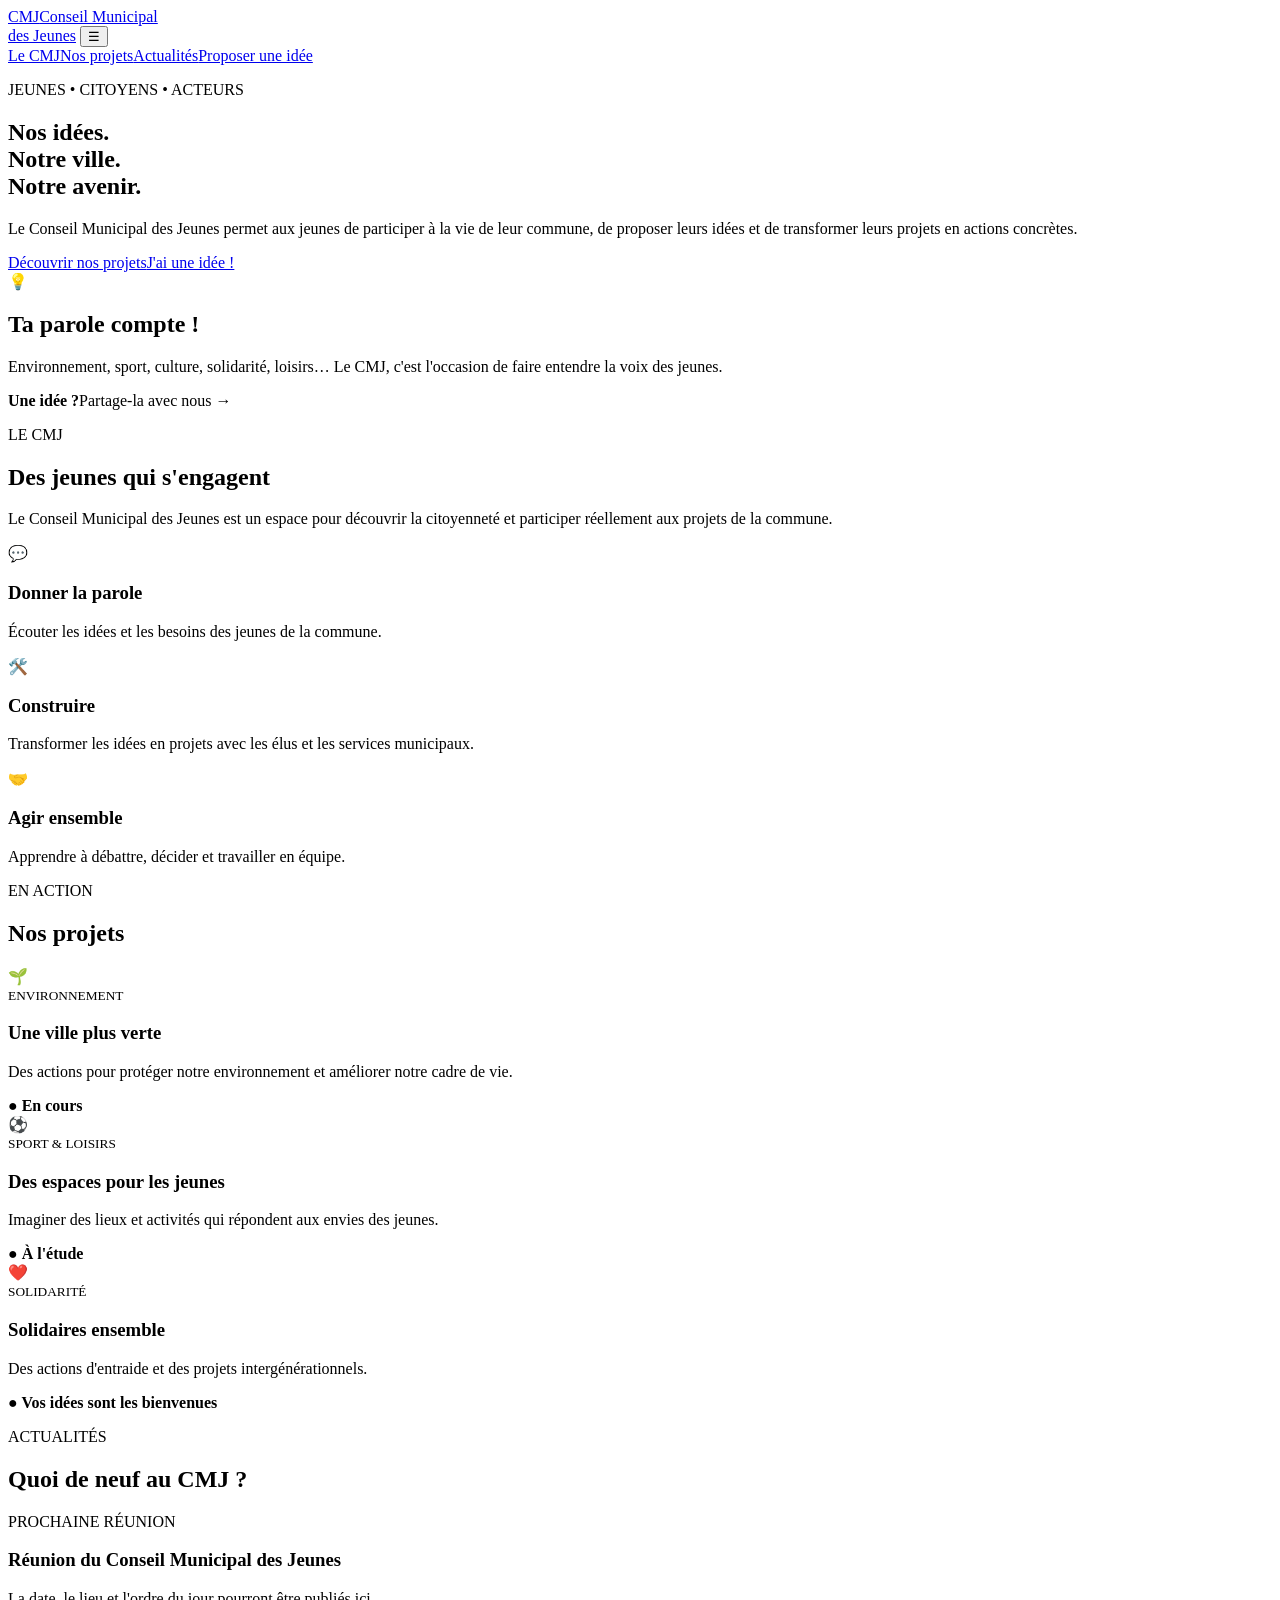
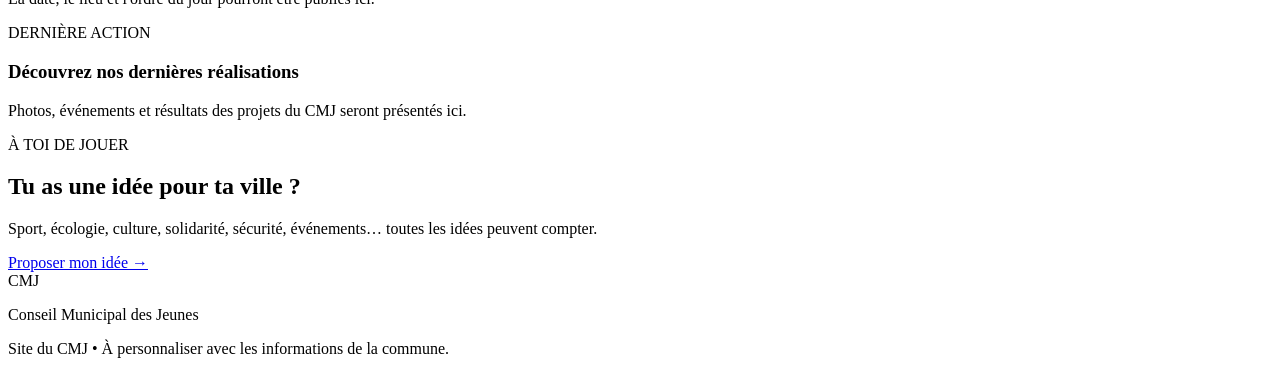
==== index.html @ bf9cb85e "Initialise le site du CMJ" ====
<!doctype html>
<html lang="fr">
<head>
<meta charset="utf-8">
<meta name="viewport" content="width=device-width,initial-scale=1">
<title>CMJ | Conseil Municipal des Jeunes</title>
<meta name="description" content="Site du Conseil Municipal des Jeunes : projets, actualités et participation des jeunes.">
<link rel="stylesheet" href="style.css">
</head>
<body>
<header class="header">
  <a class="brand" href="#accueil"><span class="logo">CMJ</span><span>Conseil Municipal<br>des Jeunes</span></a>
  <button class="menu" aria-label="Menu">☰</button>
  <nav><a href="#cmj">Le CMJ</a><a href="#projets">Nos projets</a><a href="#actus">Actualités</a><a href="#idees">Proposer une idée</a></nav>
</header>
<main>
<section class="hero" id="accueil">
  <div><p class="kicker">JEUNES • CITOYENS • ACTEURS</p><h1>Nos idées.<br><span>Notre ville.</span><br>Notre avenir.</h1><p class="intro">Le Conseil Municipal des Jeunes permet aux jeunes de participer à la vie de leur commune, de proposer leurs idées et de transformer leurs projets en actions concrètes.</p><div class="buttons"><a class="btn primary" href="#projets">Découvrir nos projets</a><a class="btn outline" href="#idees">J'ai une idée !</a></div></div>
  <div class="hero-card"><div class="bubble">💡</div><h2>Ta parole compte !</h2><p>Environnement, sport, culture, solidarité, loisirs… Le CMJ, c'est l'occasion de faire entendre la voix des jeunes.</p><div class="mini"><strong>Une idée ?</strong><span>Partage-la avec nous →</span></div></div>
</section>
<section class="section" id="cmj"><p class="kicker">LE CMJ</p><h2>Des jeunes qui s'engagent</h2><p class="section-intro">Le Conseil Municipal des Jeunes est un espace pour découvrir la citoyenneté et participer réellement aux projets de la commune.</p><div class="grid3"><article><span>💬</span><h3>Donner la parole</h3><p>Écouter les idées et les besoins des jeunes de la commune.</p></article><article><span>🛠️</span><h3>Construire</h3><p>Transformer les idées en projets avec les élus et les services municipaux.</p></article><article><span>🤝</span><h3>Agir ensemble</h3><p>Apprendre à débattre, décider et travailler en équipe.</p></article></div></section>
<section class="section projects" id="projets"><p class="kicker">EN ACTION</p><h2>Nos projets</h2><div class="project-grid"><article><div class="pic">🌱</div><small>ENVIRONNEMENT</small><h3>Une ville plus verte</h3><p>Des actions pour protéger notre environnement et améliorer notre cadre de vie.</p><b>● En cours</b></article><article><div class="pic">⚽</div><small>SPORT & LOISIRS</small><h3>Des espaces pour les jeunes</h3><p>Imaginer des lieux et activités qui répondent aux envies des jeunes.</p><b>● À l'étude</b></article><article><div class="pic">❤️</div><small>SOLIDARITÉ</small><h3>Solidaires ensemble</h3><p>Des actions d'entraide et des projets intergénérationnels.</p><b>● Vos idées sont les bienvenues</b></article></div></section>
<section class="section" id="actus"><p class="kicker">ACTUALITÉS</p><h2>Quoi de neuf au CMJ ?</h2><div class="news"><article><time>PROCHAINE RÉUNION</time><h3>Réunion du Conseil Municipal des Jeunes</h3><p>La date, le lieu et l'ordre du jour pourront être publiés ici.</p></article><article><time>DERNIÈRE ACTION</time><h3>Découvrez nos dernières réalisations</h3><p>Photos, événements et résultats des projets du CMJ seront présentés ici.</p></article></div></section>
<section class="idea" id="idees"><div><p class="kicker">À TOI DE JOUER</p><h2>Tu as une idée pour ta ville ?</h2><p>Sport, écologie, culture, solidarité, sécurité, événements… toutes les idées peuvent compter.</p></div><a class="btn white" href="mailto:cmj@mairie.fr?subject=Mon%20idée%20pour%20le%20CMJ">Proposer mon idée →</a></section>
</main>
<footer><div><span class="logo">CMJ</span><p>Conseil Municipal des Jeunes</p></div><p>Site du CMJ • À personnaliser avec les informations de la commune.</p></footer>
<script src="script.js"></script>
</body></html>
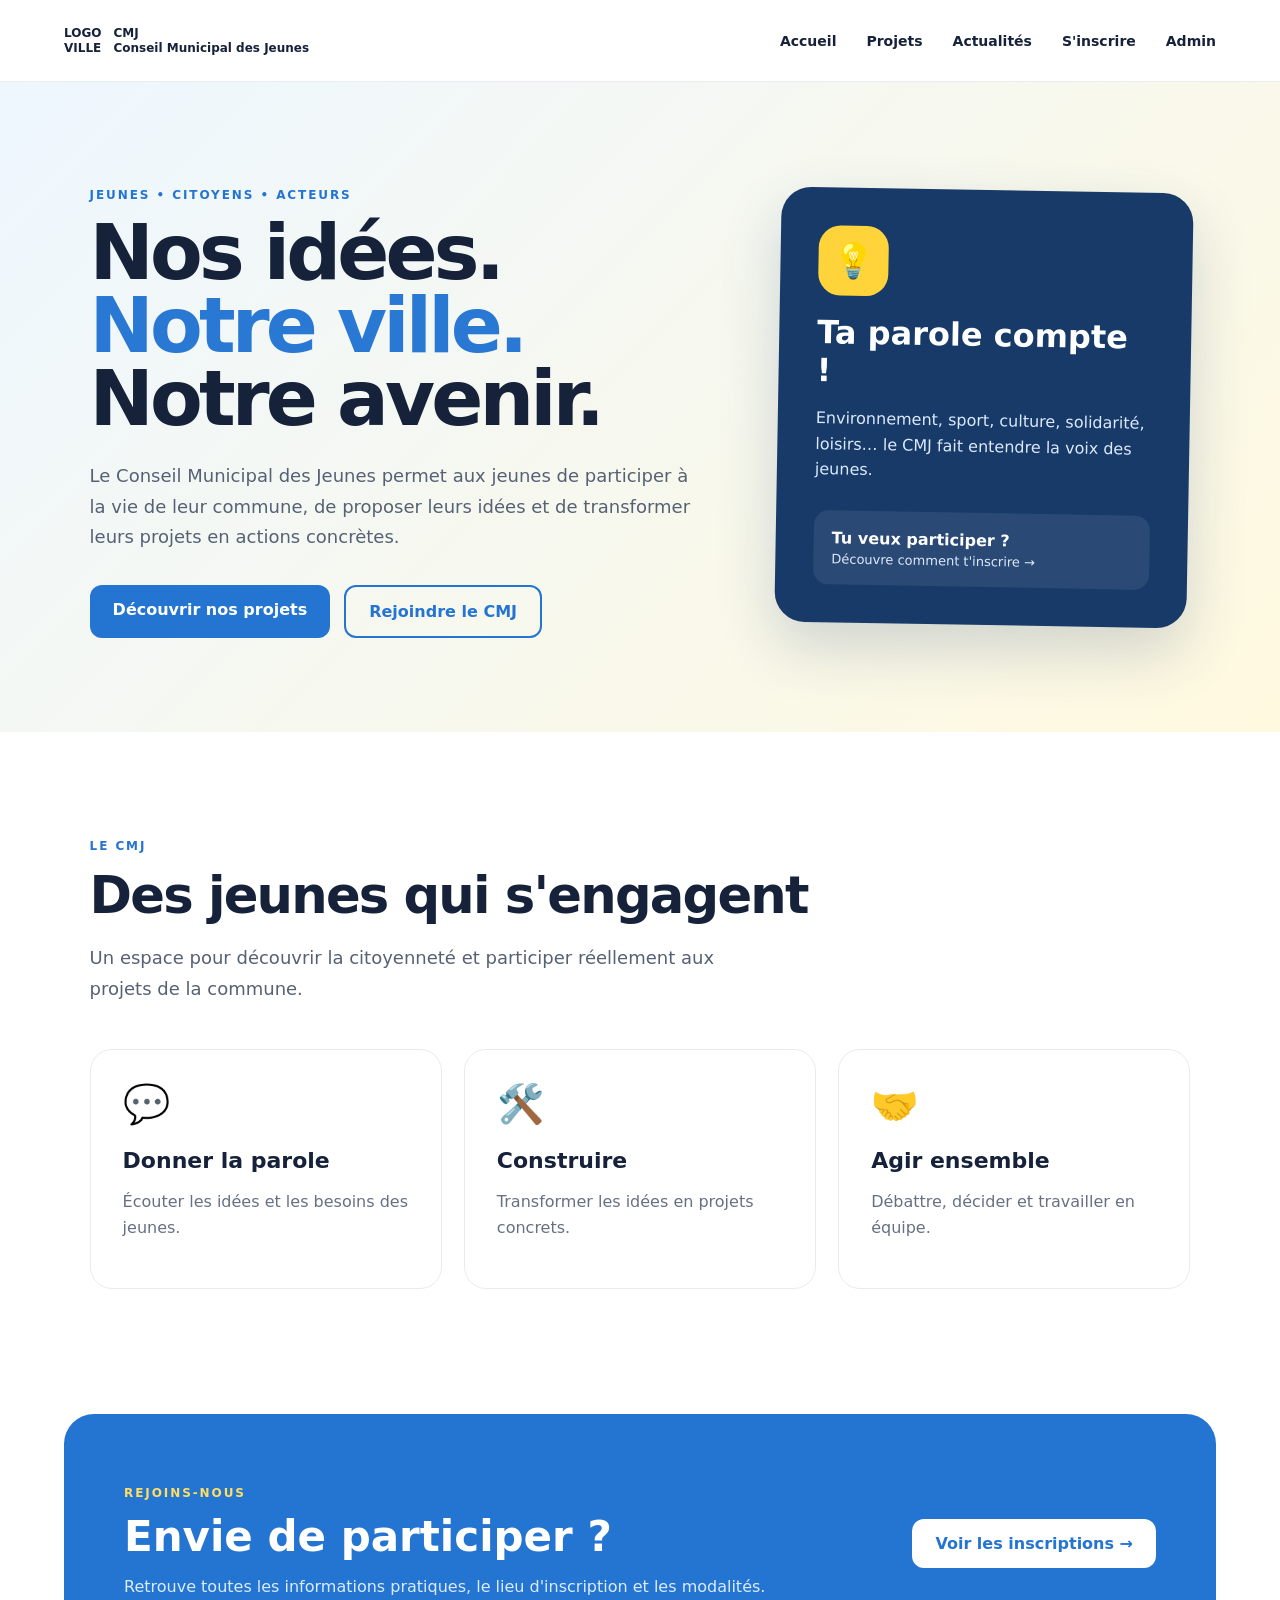
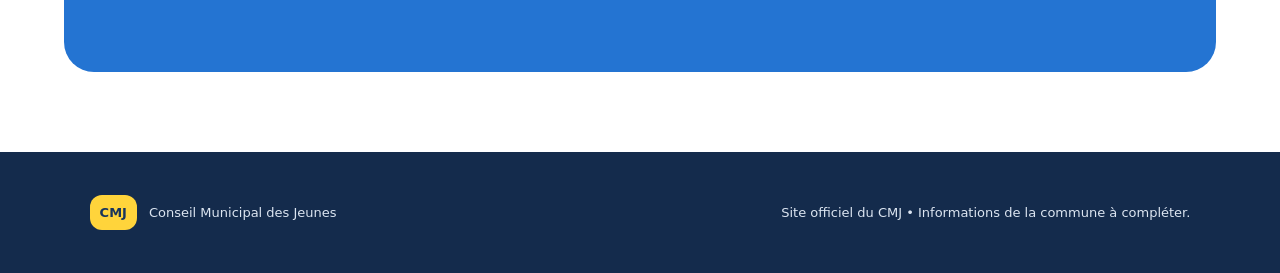
==== commit 138f3d35: "Transforme l'accueil en site multi-pages" ====
--- a/index.html
+++ b/index.html
@@ -1,28 +1 @@
-<!doctype html>
-<html lang="fr">
-<head>
-<meta charset="utf-8">
-<meta name="viewport" content="width=device-width,initial-scale=1">
-<title>CMJ | Conseil Municipal des Jeunes</title>
-<meta name="description" content="Site du Conseil Municipal des Jeunes : projets, actualités et participation des jeunes.">
-<link rel="stylesheet" href="style.css">
-</head>
-<body>
-<header class="header">
-  <a class="brand" href="#accueil"><span class="logo">CMJ</span><span>Conseil Municipal<br>des Jeunes</span></a>
-  <button class="menu" aria-label="Menu">☰</button>
-  <nav><a href="#cmj">Le CMJ</a><a href="#projets">Nos projets</a><a href="#actus">Actualités</a><a href="#idees">Proposer une idée</a></nav>
-</header>
-<main>
-<section class="hero" id="accueil">
-  <div><p class="kicker">JEUNES • CITOYENS • ACTEURS</p><h1>Nos idées.<br><span>Notre ville.</span><br>Notre avenir.</h1><p class="intro">Le Conseil Municipal des Jeunes permet aux jeunes de participer à la vie de leur commune, de proposer leurs idées et de transformer leurs projets en actions concrètes.</p><div class="buttons"><a class="btn primary" href="#projets">Découvrir nos projets</a><a class="btn outline" href="#idees">J'ai une idée !</a></div></div>
-  <div class="hero-card"><div class="bubble">💡</div><h2>Ta parole compte !</h2><p>Environnement, sport, culture, solidarité, loisirs… Le CMJ, c'est l'occasion de faire entendre la voix des jeunes.</p><div class="mini"><strong>Une idée ?</strong><span>Partage-la avec nous →</span></div></div>
-</section>
-<section class="section" id="cmj"><p class="kicker">LE CMJ</p><h2>Des jeunes qui s'engagent</h2><p class="section-intro">Le Conseil Municipal des Jeunes est un espace pour découvrir la citoyenneté et participer réellement aux projets de la commune.</p><div class="grid3"><article><span>💬</span><h3>Donner la parole</h3><p>Écouter les idées et les besoins des jeunes de la commune.</p></article><article><span>🛠️</span><h3>Construire</h3><p>Transformer les idées en projets avec les élus et les services municipaux.</p></article><article><span>🤝</span><h3>Agir ensemble</h3><p>Apprendre à débattre, décider et travailler en équipe.</p></article></div></section>
-<section class="section projects" id="projets"><p class="kicker">EN ACTION</p><h2>Nos projets</h2><div class="project-grid"><article><div class="pic">🌱</div><small>ENVIRONNEMENT</small><h3>Une ville plus verte</h3><p>Des actions pour protéger notre environnement et améliorer notre cadre de vie.</p><b>● En cours</b></article><article><div class="pic">⚽</div><small>SPORT & LOISIRS</small><h3>Des espaces pour les jeunes</h3><p>Imaginer des lieux et activités qui répondent aux envies des jeunes.</p><b>● À l'étude</b></article><article><div class="pic">❤️</div><small>SOLIDARITÉ</small><h3>Solidaires ensemble</h3><p>Des actions d'entraide et des projets intergénérationnels.</p><b>● Vos idées sont les bienvenues</b></article></div></section>
-<section class="section" id="actus"><p class="kicker">ACTUALITÉS</p><h2>Quoi de neuf au CMJ ?</h2><div class="news"><article><time>PROCHAINE RÉUNION</time><h3>Réunion du Conseil Municipal des Jeunes</h3><p>La date, le lieu et l'ordre du jour pourront être publiés ici.</p></article><article><time>DERNIÈRE ACTION</time><h3>Découvrez nos dernières réalisations</h3><p>Photos, événements et résultats des projets du CMJ seront présentés ici.</p></article></div></section>
-<section class="idea" id="idees"><div><p class="kicker">À TOI DE JOUER</p><h2>Tu as une idée pour ta ville ?</h2><p>Sport, écologie, culture, solidarité, sécurité, événements… toutes les idées peuvent compter.</p></div><a class="btn white" href="mailto:cmj@mairie.fr?subject=Mon%20idée%20pour%20le%20CMJ">Proposer mon idée →</a></section>
-</main>
-<footer><div><span class="logo">CMJ</span><p>Conseil Municipal des Jeunes</p></div><p>Site du CMJ • À personnaliser avec les informations de la commune.</p></footer>
-<script src="script.js"></script>
-</body></html>+<!doctype html><html lang="fr"><head><meta charset="utf-8"><meta name="viewport" content="width=device-width,initial-scale=1"><title>CMJ | Conseil Municipal des Jeunes</title><meta name="description" content="Site du Conseil Municipal des Jeunes"><link rel="stylesheet" href="style.css"></head><body><header class="header"><a class="brand" href="index.html"><span class="city-logo-placeholder">LOGO<br>VILLE</span><span><b>CMJ</b><br>Conseil Municipal des Jeunes</span></a><button class="menu" aria-label="Menu">☰</button><nav><a href="index.html">Accueil</a><a href="projets.html">Projets</a><a href="actualites.html">Actualités</a><a href="inscription.html">S'inscrire</a><a class="admin-link" href="admin.html">Admin</a></nav></header><main><section class="hero" id="accueil"><div><p class="kicker">JEUNES • CITOYENS • ACTEURS</p><h1>Nos idées.<br><span>Notre ville.</span><br>Notre avenir.</h1><p class="intro">Le Conseil Municipal des Jeunes permet aux jeunes de participer à la vie de leur commune, de proposer leurs idées et de transformer leurs projets en actions concrètes.</p><div class="buttons"><a class="btn primary" href="projets.html">Découvrir nos projets</a><a class="btn outline" href="inscription.html">Rejoindre le CMJ</a></div></div><div class="hero-card"><div class="bubble">💡</div><h2>Ta parole compte !</h2><p>Environnement, sport, culture, solidarité, loisirs… le CMJ fait entendre la voix des jeunes.</p><div class="mini"><strong>Tu veux participer ?</strong><span>Découvre comment t'inscrire →</span></div></div></section><section class="section"><p class="kicker">LE CMJ</p><h2>Des jeunes qui s'engagent</h2><p class="section-intro">Un espace pour découvrir la citoyenneté et participer réellement aux projets de la commune.</p><div class="grid3"><article><span>💬</span><h3>Donner la parole</h3><p>Écouter les idées et les besoins des jeunes.</p></article><article><span>🛠️</span><h3>Construire</h3><p>Transformer les idées en projets concrets.</p></article><article><span>🤝</span><h3>Agir ensemble</h3><p>Débattre, décider et travailler en équipe.</p></article></div></section><section class="idea"><div><p class="kicker">REJOINS-NOUS</p><h2>Envie de participer ?</h2><p>Retrouve toutes les informations pratiques, le lieu d'inscription et les modalités.</p></div><a class="btn white" href="inscription.html">Voir les inscriptions →</a></section></main><footer><div><span class="logo">CMJ</span><p>Conseil Municipal des Jeunes</p></div><p>Site officiel du CMJ • Informations de la commune à compléter.</p></footer><script src="script.js"></script></body></html>
--- a/style.css
+++ b/style.css
@@ -0,0 +1 @@
+*{box-sizing:border-box}html{scroll-behavior:smooth}body{margin:0;font-family:Inter,system-ui,-apple-system,Segoe UI,sans-serif;color:#16213a;background:#fff}a{text-decoration:none;color:inherit}.header{height:82px;padding:0 max(5vw,24px);display:flex;align-items:center;justify-content:space-between;border-bottom:1px solid #e9edf3;position:sticky;top:0;background:#ffffffee;backdrop-filter:blur(12px);z-index:10}.brand{display:flex;align-items:center;gap:12px;font-size:12px;font-weight:700;line-height:1.2}.logo{display:inline-grid;place-items:center;background:#ffd43b;color:#17345c;font-weight:900;border-radius:12px;padding:10px}.header nav{display:flex;gap:30px;font-weight:700;font-size:14px}.header nav a:hover{color:#2874d0}.menu{display:none;border:0;background:none;font-size:26px}.hero{min-height:650px;padding:90px max(7vw,30px);display:grid;grid-template-columns:1.2fr .8fr;gap:70px;align-items:center;background:linear-gradient(135deg,#eef7ff,#fff9df)}.kicker{font-size:12px;font-weight:900;letter-spacing:.16em;color:#2474d2}.hero h1{font-size:clamp(48px,6vw,82px);line-height:.95;margin:15px 0 25px;letter-spacing:-.05em}.hero h1 span{color:#2878d4}.intro,.section-intro{font-size:18px;line-height:1.7;color:#566174;max-width:690px}.buttons{display:flex;gap:14px;margin-top:32px}.btn{display:inline-block;padding:15px 23px;border-radius:12px;font-weight:800}.primary{background:#2474d2;color:white}.outline{border:2px solid #2474d2;color:#2474d2}.hero-card{background:#183a69;color:white;padding:38px;border-radius:30px;box-shadow:0 25px 60px #183a6930;transform:rotate(1deg)}.hero-card h2{font-size:32px;margin:18px 0 10px}.hero-card p{line-height:1.6;color:#dce9fb}.bubble{width:70px;height:70px;display:grid;place-items:center;background:#ffd43b;border-radius:22px;font-size:34px}.mini{margin-top:28px;background:#ffffff14;padding:18px;border-radius:15px;display:flex;flex-direction:column;gap:4px}.mini span{font-size:13px;color:#dce9fb}.section{padding:95px max(7vw,30px)}.section>h2{font-size:clamp(36px,4vw,56px);margin:10px 0 18px;letter-spacing:-.035em}.grid3,.project-grid{display:grid;grid-template-columns:repeat(3,1fr);gap:22px;margin-top:45px}.grid3 article{padding:32px;border:1px solid #e7ebf0;border-radius:22px}.grid3 span{font-size:38px}.grid3 h3,.project-grid h3{font-size:22px;margin-bottom:8px}.grid3 p,.project-grid p,.news p{color:#667085;line-height:1.6}.projects{background:#f5f8fc}.project-grid article{background:white;border-radius:22px;padding:20px;box-shadow:0 10px 35px #1e3a5f10}.pic{height:150px;border-radius:16px;background:#e9f4ff;display:grid;place-items:center;font-size:58px;margin-bottom:20px}.project-grid small,.news time{font-weight:900;font-size:11px;letter-spacing:.12em;color:#2874d0}.project-grid b{font-size:12px;color:#3b8d63}.news{display:grid;grid-template-columns:1fr 1fr;gap:25px;margin-top:40px}.news article{border-left:5px solid #ffd43b;padding:20px 25px;background:#fafbfc;border-radius:0 18px 18px 0}.idea{margin:30px max(5vw,20px) 80px;background:#2474d2;color:white;border-radius:30px;padding:60px;display:flex;align-items:center;justify-content:space-between;gap:30px}.idea .kicker{color:#ffdf63}.idea h2{font-size:42px;margin:8px 0}.idea p:last-child{color:#dcecff}.white{background:white;color:#2474d2;white-space:nowrap}footer{padding:40px max(7vw,30px);background:#142b4c;color:#dce5f1;display:flex;justify-content:space-between;align-items:center;font-size:13px}footer>div{display:flex;align-items:center;gap:12px}@media(max-width:800px){.header nav{display:none;position:absolute;top:82px;left:0;right:0;background:white;padding:25px;flex-direction:column;box-shadow:0 10px 20px #0001}.header.open nav{display:flex}.menu{display:block}.hero{grid-template-columns:1fr;padding-top:55px}.hero-card{transform:none}.grid3,.project-grid,.news{grid-template-columns:1fr}.idea{padding:38px 28px;flex-direction:column;align-items:flex-start}.idea h2{font-size:34px}footer{flex-direction:column;align-items:flex-start;gap:20px}.buttons{flex-direction:column;align-items:flex-start}}
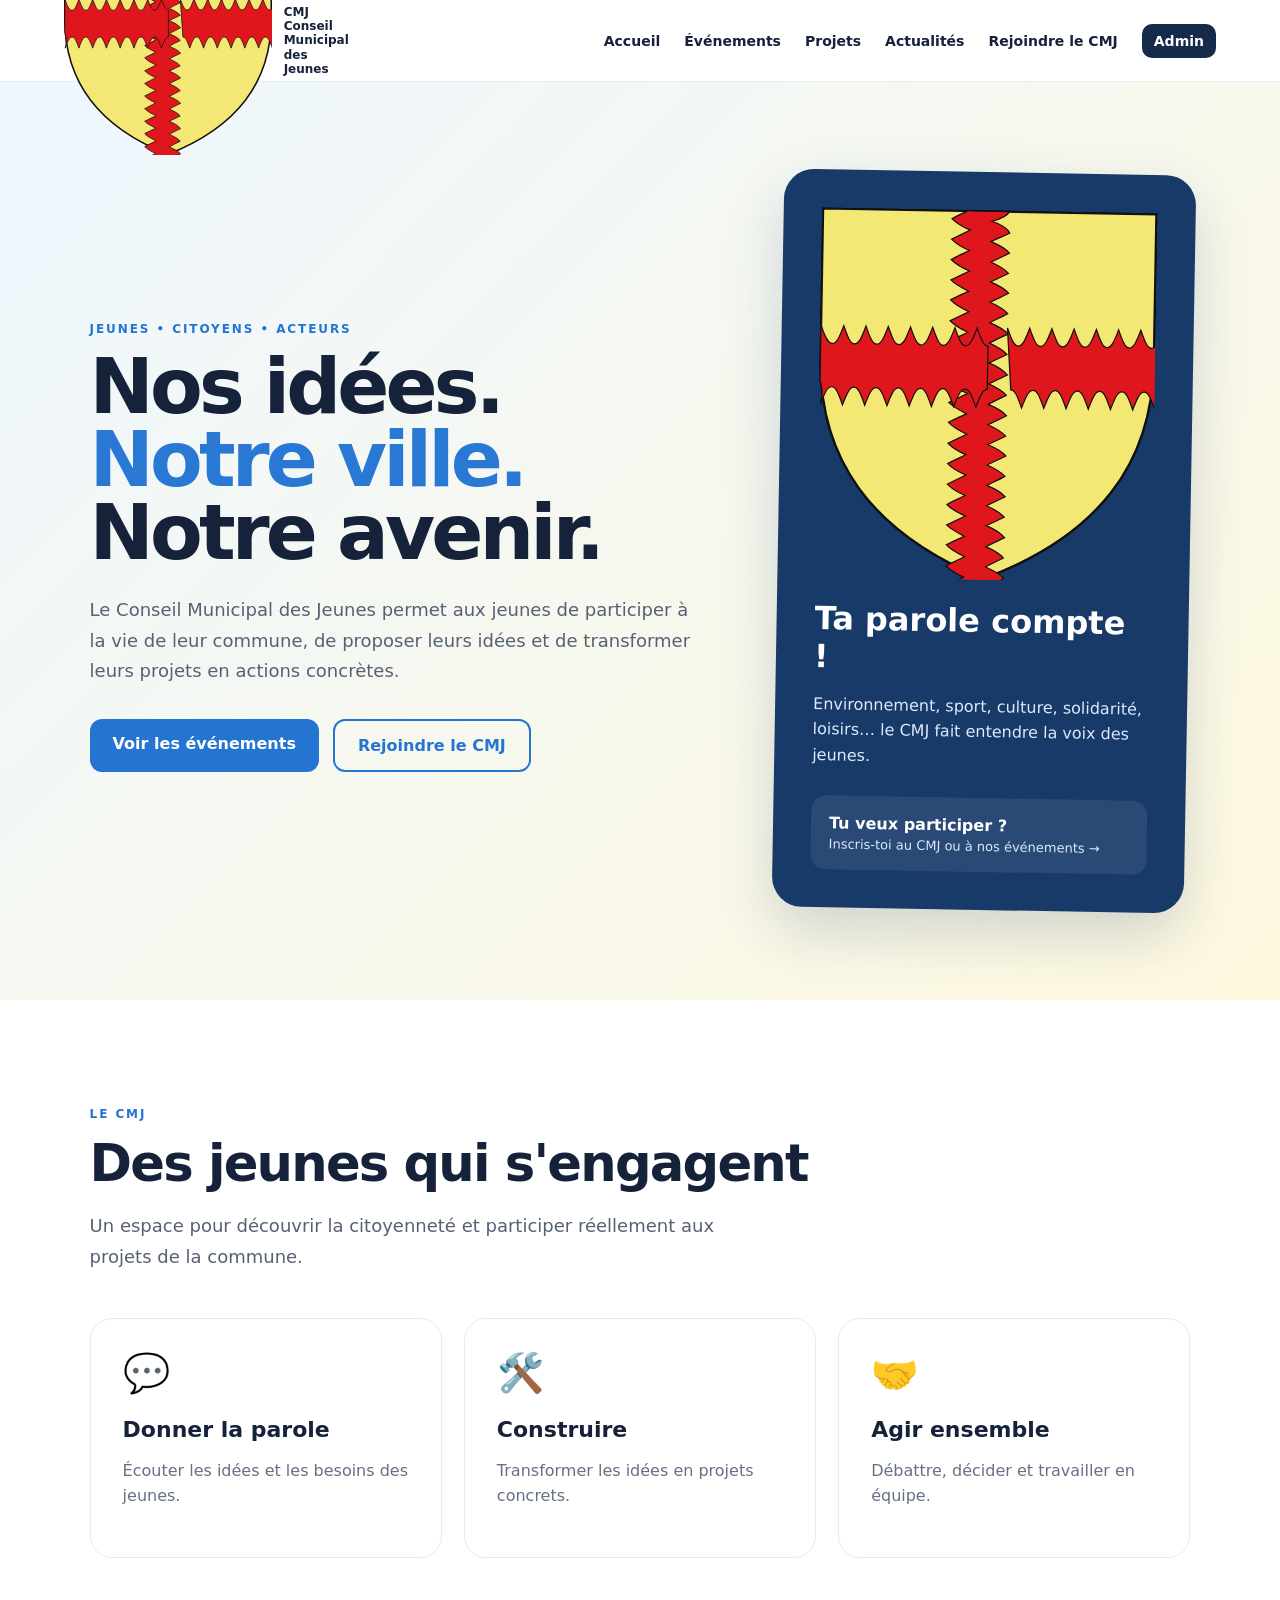
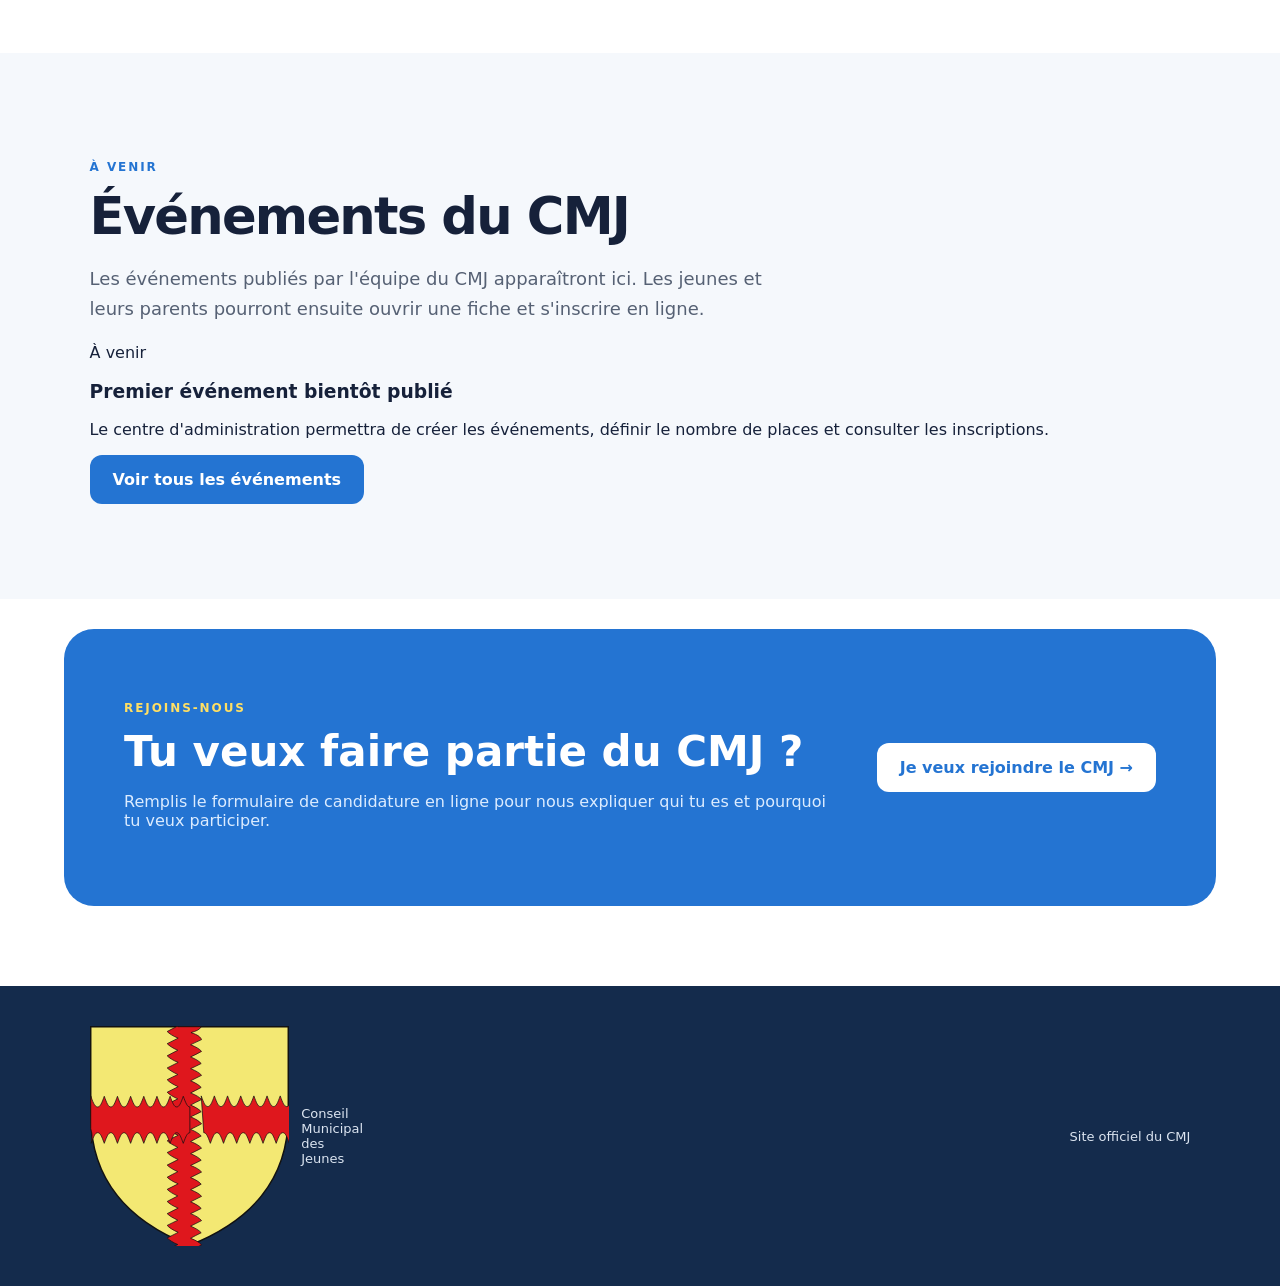
==== commit 3116703f: "Intègre le blason et les accès événements/CMJ" ====
--- a/index.html
+++ b/index.html
@@ -1 +1 @@
-<!doctype html><html lang="fr"><head><meta charset="utf-8"><meta name="viewport" content="width=device-width,initial-scale=1"><title>CMJ | Conseil Municipal des Jeunes</title><meta name="description" content="Site du Conseil Municipal des Jeunes"><link rel="stylesheet" href="style.css"></head><body><header class="header"><a class="brand" href="index.html"><span class="city-logo-placeholder">LOGO<br>VILLE</span><span><b>CMJ</b><br>Conseil Municipal des Jeunes</span></a><button class="menu" aria-label="Menu">☰</button><nav><a href="index.html">Accueil</a><a href="projets.html">Projets</a><a href="actualites.html">Actualités</a><a href="inscription.html">S'inscrire</a><a class="admin-link" href="admin.html">Admin</a></nav></header><main><section class="hero" id="accueil"><div><p class="kicker">JEUNES • CITOYENS • ACTEURS</p><h1>Nos idées.<br><span>Notre ville.</span><br>Notre avenir.</h1><p class="intro">Le Conseil Municipal des Jeunes permet aux jeunes de participer à la vie de leur commune, de proposer leurs idées et de transformer leurs projets en actions concrètes.</p><div class="buttons"><a class="btn primary" href="projets.html">Découvrir nos projets</a><a class="btn outline" href="inscription.html">Rejoindre le CMJ</a></div></div><div class="hero-card"><div class="bubble">💡</div><h2>Ta parole compte !</h2><p>Environnement, sport, culture, solidarité, loisirs… le CMJ fait entendre la voix des jeunes.</p><div class="mini"><strong>Tu veux participer ?</strong><span>Découvre comment t'inscrire →</span></div></div></section><section class="section"><p class="kicker">LE CMJ</p><h2>Des jeunes qui s'engagent</h2><p class="section-intro">Un espace pour découvrir la citoyenneté et participer réellement aux projets de la commune.</p><div class="grid3"><article><span>💬</span><h3>Donner la parole</h3><p>Écouter les idées et les besoins des jeunes.</p></article><article><span>🛠️</span><h3>Construire</h3><p>Transformer les idées en projets concrets.</p></article><article><span>🤝</span><h3>Agir ensemble</h3><p>Débattre, décider et travailler en équipe.</p></article></div></section><section class="idea"><div><p class="kicker">REJOINS-NOUS</p><h2>Envie de participer ?</h2><p>Retrouve toutes les informations pratiques, le lieu d'inscription et les modalités.</p></div><a class="btn white" href="inscription.html">Voir les inscriptions →</a></section></main><footer><div><span class="logo">CMJ</span><p>Conseil Municipal des Jeunes</p></div><p>Site officiel du CMJ • Informations de la commune à compléter.</p></footer><script src="script.js"></script></body></html>+<!doctype html><html lang="fr"><head><meta charset="utf-8"><meta name="viewport" content="width=device-width,initial-scale=1"><title>CMJ | Conseil Municipal des Jeunes</title><meta name="description" content="Site du Conseil Municipal des Jeunes"><link rel="stylesheet" href="style.css"></head><body><header class="header"><a class="brand" href="index.html"><img class="city-logo" src="assets/logo-ville.svg" alt="Blason de la ville"><span><b>CMJ</b><br>Conseil Municipal des Jeunes</span></a><button class="menu" aria-label="Menu">☰</button><nav><a href="index.html">Accueil</a><a href="evenements.html">Événements</a><a href="projets.html">Projets</a><a href="actualites.html">Actualités</a><a href="inscription.html">Rejoindre le CMJ</a><a class="admin-link" href="admin.html">Admin</a></nav></header><main><section class="hero" id="accueil"><div><p class="kicker">JEUNES • CITOYENS • ACTEURS</p><h1>Nos idées.<br><span>Notre ville.</span><br>Notre avenir.</h1><p class="intro">Le Conseil Municipal des Jeunes permet aux jeunes de participer à la vie de leur commune, de proposer leurs idées et de transformer leurs projets en actions concrètes.</p><div class="buttons"><a class="btn primary" href="evenements.html">Voir les événements</a><a class="btn outline" href="inscription.html">Rejoindre le CMJ</a></div></div><div class="hero-card"><img class="hero-crest" src="assets/logo-ville.svg" alt="Blason de la ville"><h2>Ta parole compte !</h2><p>Environnement, sport, culture, solidarité, loisirs… le CMJ fait entendre la voix des jeunes.</p><div class="mini"><strong>Tu veux participer ?</strong><span>Inscris-toi au CMJ ou à nos événements →</span></div></div></section><section class="section"><p class="kicker">LE CMJ</p><h2>Des jeunes qui s'engagent</h2><p class="section-intro">Un espace pour découvrir la citoyenneté et participer réellement aux projets de la commune.</p><div class="grid3"><article><span>💬</span><h3>Donner la parole</h3><p>Écouter les idées et les besoins des jeunes.</p></article><article><span>🛠️</span><h3>Construire</h3><p>Transformer les idées en projets concrets.</p></article><article><span>🤝</span><h3>Agir ensemble</h3><p>Débattre, décider et travailler en équipe.</p></article></div></section><section class="section projects"><p class="kicker">À VENIR</p><h2>Événements du CMJ</h2><p class="section-intro">Les événements publiés par l'équipe du CMJ apparaîtront ici. Les jeunes et leurs parents pourront ensuite ouvrir une fiche et s'inscrire en ligne.</p><div class="event-preview"><div><span class="event-date">À venir</span><h3>Premier événement bientôt publié</h3><p>Le centre d'administration permettra de créer les événements, définir le nombre de places et consulter les inscriptions.</p></div><a class="btn primary" href="evenements.html">Voir tous les événements</a></div></section><section class="idea"><div><p class="kicker">REJOINS-NOUS</p><h2>Tu veux faire partie du CMJ ?</h2><p>Remplis le formulaire de candidature en ligne pour nous expliquer qui tu es et pourquoi tu veux participer.</p></div><a class="btn white" href="inscription.html">Je veux rejoindre le CMJ →</a></section></main><footer><div><img class="footer-crest" src="assets/logo-ville.svg" alt="Blason de la ville"><p>Conseil Municipal des Jeunes</p></div><p>Site officiel du CMJ</p></footer><script src="script.js"></script></body></html>
--- a/style.css
+++ b/style.css
@@ -1 +1 @@
-*{box-sizing:border-box}html{scroll-behavior:smooth}body{margin:0;font-family:Inter,system-ui,-apple-system,Segoe UI,sans-serif;color:#16213a;background:#fff}a{text-decoration:none;color:inherit}.header{height:82px;padding:0 max(5vw,24px);display:flex;align-items:center;justify-content:space-between;border-bottom:1px solid #e9edf3;position:sticky;top:0;background:#ffffffee;backdrop-filter:blur(12px);z-index:10}.brand{display:flex;align-items:center;gap:12px;font-size:12px;font-weight:700;line-height:1.2}.logo{display:inline-grid;place-items:center;background:#ffd43b;color:#17345c;font-weight:900;border-radius:12px;padding:10px}.header nav{display:flex;gap:30px;font-weight:700;font-size:14px}.header nav a:hover{color:#2874d0}.menu{display:none;border:0;background:none;font-size:26px}.hero{min-height:650px;padding:90px max(7vw,30px);display:grid;grid-template-columns:1.2fr .8fr;gap:70px;align-items:center;background:linear-gradient(135deg,#eef7ff,#fff9df)}.kicker{font-size:12px;font-weight:900;letter-spacing:.16em;color:#2474d2}.hero h1{font-size:clamp(48px,6vw,82px);line-height:.95;margin:15px 0 25px;letter-spacing:-.05em}.hero h1 span{color:#2878d4}.intro,.section-intro{font-size:18px;line-height:1.7;color:#566174;max-width:690px}.buttons{display:flex;gap:14px;margin-top:32px}.btn{display:inline-block;padding:15px 23px;border-radius:12px;font-weight:800}.primary{background:#2474d2;color:white}.outline{border:2px solid #2474d2;color:#2474d2}.hero-card{background:#183a69;color:white;padding:38px;border-radius:30px;box-shadow:0 25px 60px #183a6930;transform:rotate(1deg)}.hero-card h2{font-size:32px;margin:18px 0 10px}.hero-card p{line-height:1.6;color:#dce9fb}.bubble{width:70px;height:70px;display:grid;place-items:center;background:#ffd43b;border-radius:22px;font-size:34px}.mini{margin-top:28px;background:#ffffff14;padding:18px;border-radius:15px;display:flex;flex-direction:column;gap:4px}.mini span{font-size:13px;color:#dce9fb}.section{padding:95px max(7vw,30px)}.section>h2{font-size:clamp(36px,4vw,56px);margin:10px 0 18px;letter-spacing:-.035em}.grid3,.project-grid{display:grid;grid-template-columns:repeat(3,1fr);gap:22px;margin-top:45px}.grid3 article{padding:32px;border:1px solid #e7ebf0;border-radius:22px}.grid3 span{font-size:38px}.grid3 h3,.project-grid h3{font-size:22px;margin-bottom:8px}.grid3 p,.project-grid p,.news p{color:#667085;line-height:1.6}.projects{background:#f5f8fc}.project-grid article{background:white;border-radius:22px;padding:20px;box-shadow:0 10px 35px #1e3a5f10}.pic{height:150px;border-radius:16px;background:#e9f4ff;display:grid;place-items:center;font-size:58px;margin-bottom:20px}.project-grid small,.news time{font-weight:900;font-size:11px;letter-spacing:.12em;color:#2874d0}.project-grid b{font-size:12px;color:#3b8d63}.news{display:grid;grid-template-columns:1fr 1fr;gap:25px;margin-top:40px}.news article{border-left:5px solid #ffd43b;padding:20px 25px;background:#fafbfc;border-radius:0 18px 18px 0}.idea{margin:30px max(5vw,20px) 80px;background:#2474d2;color:white;border-radius:30px;padding:60px;display:flex;align-items:center;justify-content:space-between;gap:30px}.idea .kicker{color:#ffdf63}.idea h2{font-size:42px;margin:8px 0}.idea p:last-child{color:#dcecff}.white{background:white;color:#2474d2;white-space:nowrap}footer{padding:40px max(7vw,30px);background:#142b4c;color:#dce5f1;display:flex;justify-content:space-between;align-items:center;font-size:13px}footer>div{display:flex;align-items:center;gap:12px}@media(max-width:800px){.header nav{display:none;position:absolute;top:82px;left:0;right:0;background:white;padding:25px;flex-direction:column;box-shadow:0 10px 20px #0001}.header.open nav{display:flex}.menu{display:block}.hero{grid-template-columns:1fr;padding-top:55px}.hero-card{transform:none}.grid3,.project-grid,.news{grid-template-columns:1fr}.idea{padding:38px 28px;flex-direction:column;align-items:flex-start}.idea h2{font-size:34px}footer{flex-direction:column;align-items:flex-start;gap:20px}.buttons{flex-direction:column;align-items:flex-start}}+*{box-sizing:border-box}html{scroll-behavior:smooth}body{margin:0;font-family:Inter,system-ui,-apple-system,Segoe UI,sans-serif;color:#16213a;background:#fff}a{text-decoration:none;color:inherit}.header{height:82px;padding:0 max(5vw,24px);display:flex;align-items:center;justify-content:space-between;border-bottom:1px solid #e9edf3;position:sticky;top:0;background:#ffffffee;backdrop-filter:blur(12px);z-index:10}.brand{display:flex;align-items:center;gap:12px;font-size:12px;font-weight:700;line-height:1.2}.logo,.city-logo-placeholder{display:inline-grid;place-items:center;background:#ffd43b;color:#17345c;font-weight:900;border-radius:12px;padding:10px}.city-logo-placeholder{width:58px;height:58px;font-size:10px;text-align:center;border:2px dashed #17345c55}.header nav{display:flex;gap:24px;font-weight:700;font-size:14px;align-items:center}.header nav a:hover{color:#2874d0}.admin-link{padding:9px 12px;border-radius:10px;background:#142b4c;color:white}.menu{display:none;border:0;background:none;font-size:26px}.hero{min-height:650px;padding:90px max(7vw,30px);display:grid;grid-template-columns:1.2fr .8fr;gap:70px;align-items:center;background:linear-gradient(135deg,#eef7ff,#fff9df)}.kicker{font-size:12px;font-weight:900;letter-spacing:.16em;color:#2474d2}.hero h1{font-size:clamp(48px,6vw,82px);line-height:.95;margin:15px 0 25px;letter-spacing:-.05em}.hero h1 span{color:#2878d4}.intro,.section-intro{font-size:18px;line-height:1.7;color:#566174;max-width:690px}.buttons{display:flex;gap:14px;margin-top:32px}.btn{display:inline-block;padding:15px 23px;border-radius:12px;font-weight:800}.primary{background:#2474d2;color:white}.outline{border:2px solid #2474d2;color:#2474d2}.hero-card{background:#183a69;color:white;padding:38px;border-radius:30px;box-shadow:0 25px 60px #183a6930;transform:rotate(1deg)}.hero-card h2{font-size:32px;margin:18px 0 10px}.hero-card p{line-height:1.6;color:#dce9fb}.bubble{width:70px;height:70px;display:grid;place-items:center;background:#ffd43b;border-radius:22px;font-size:34px}.mini{margin-top:28px;background:#ffffff14;padding:18px;border-radius:15px;display:flex;flex-direction:column;gap:4px}.mini span{font-size:13px;color:#dce9fb}.section{padding:95px max(7vw,30px)}.section>h2,.page-hero h1{font-size:clamp(36px,4vw,56px);margin:10px 0 18px;letter-spacing:-.035em}.grid3,.project-grid{display:grid;grid-template-columns:repeat(3,1fr);gap:22px;margin-top:45px}.grid3 article,.panel{padding:32px;border:1px solid #e7ebf0;border-radius:22px;background:white}.grid3 span{font-size:38px}.grid3 h3,.project-grid h3{font-size:22px;margin-bottom:8px}.grid3 p,.project-grid p,.news p,.panel p{color:#667085;line-height:1.6}.projects{background:#f5f8fc}.project-grid article{background:white;border-radius:22px;padding:20px;box-shadow:0 10px 35px #1e3a5f10}.pic{height:150px;border-radius:16px;background:#e9f4ff;display:grid;place-items:center;font-size:58px;margin-bottom:20px}.project-grid small,.news time{font-weight:900;font-size:11px;letter-spacing:.12em;color:#2874d0}.project-grid b{font-size:12px;color:#3b8d63}.news{display:grid;grid-template-columns:1fr 1fr;gap:25px;margin-top:40px}.news article{border-left:5px solid #ffd43b;padding:20px 25px;background:#fafbfc;border-radius:0 18px 18px 0}.idea{margin:30px max(5vw,20px) 80px;background:#2474d2;color:white;border-radius:30px;padding:60px;display:flex;align-items:center;justify-content:space-between;gap:30px}.idea .kicker{color:#ffdf63}.idea h2{font-size:42px;margin:8px 0}.idea p:last-child{color:#dcecff}.white{background:white;color:#2474d2;white-space:nowrap}.page-hero{padding:70px max(7vw,30px) 45px;background:linear-gradient(135deg,#eef7ff,#fff9df)}.page-wrap{padding:50px max(7vw,30px) 90px}.two-col{display:grid;grid-template-columns:1fr 1fr;gap:24px}.info-card{padding:28px;border-radius:20px;background:#f5f8fc}.info-card strong{display:block;margin-bottom:8px}.form-grid{display:grid;gap:15px}.form-grid input,.form-grid textarea,.form-grid select{width:100%;padding:14px 15px;border:1px solid #ccd5e2;border-radius:12px;font:inherit}.form-grid textarea{min-height:140px}.notice{padding:18px;border-radius:14px;background:#fff7d6;border:1px solid #f5df84;color:#5f5220}.admin-box{max-width:520px;margin:0 auto;padding:34px;border-radius:22px;background:#142b4c;color:white}.admin-box p{color:#d5e0ef}.admin-box input{width:100%;padding:14px;border-radius:10px;border:0;margin:8px 0 14px}footer{padding:40px max(7vw,30px);background:#142b4c;color:#dce5f1;display:flex;justify-content:space-between;align-items:center;font-size:13px}footer>div{display:flex;align-items:center;gap:12px}@media(max-width:800px){.header nav{display:none;position:absolute;top:82px;left:0;right:0;background:white;padding:25px;flex-direction:column;box-shadow:0 10px 20px #0001}.header.open nav{display:flex}.menu{display:block}.hero{grid-template-columns:1fr;padding-top:55px}.hero-card{transform:none}.grid3,.project-grid,.news,.two-col{grid-template-columns:1fr}.idea{padding:38px 28px;flex-direction:column;align-items:flex-start}.idea h2{font-size:34px}footer{flex-direction:column;align-items:flex-start;gap:20px}.buttons{flex-direction:column;align-items:flex-start}}
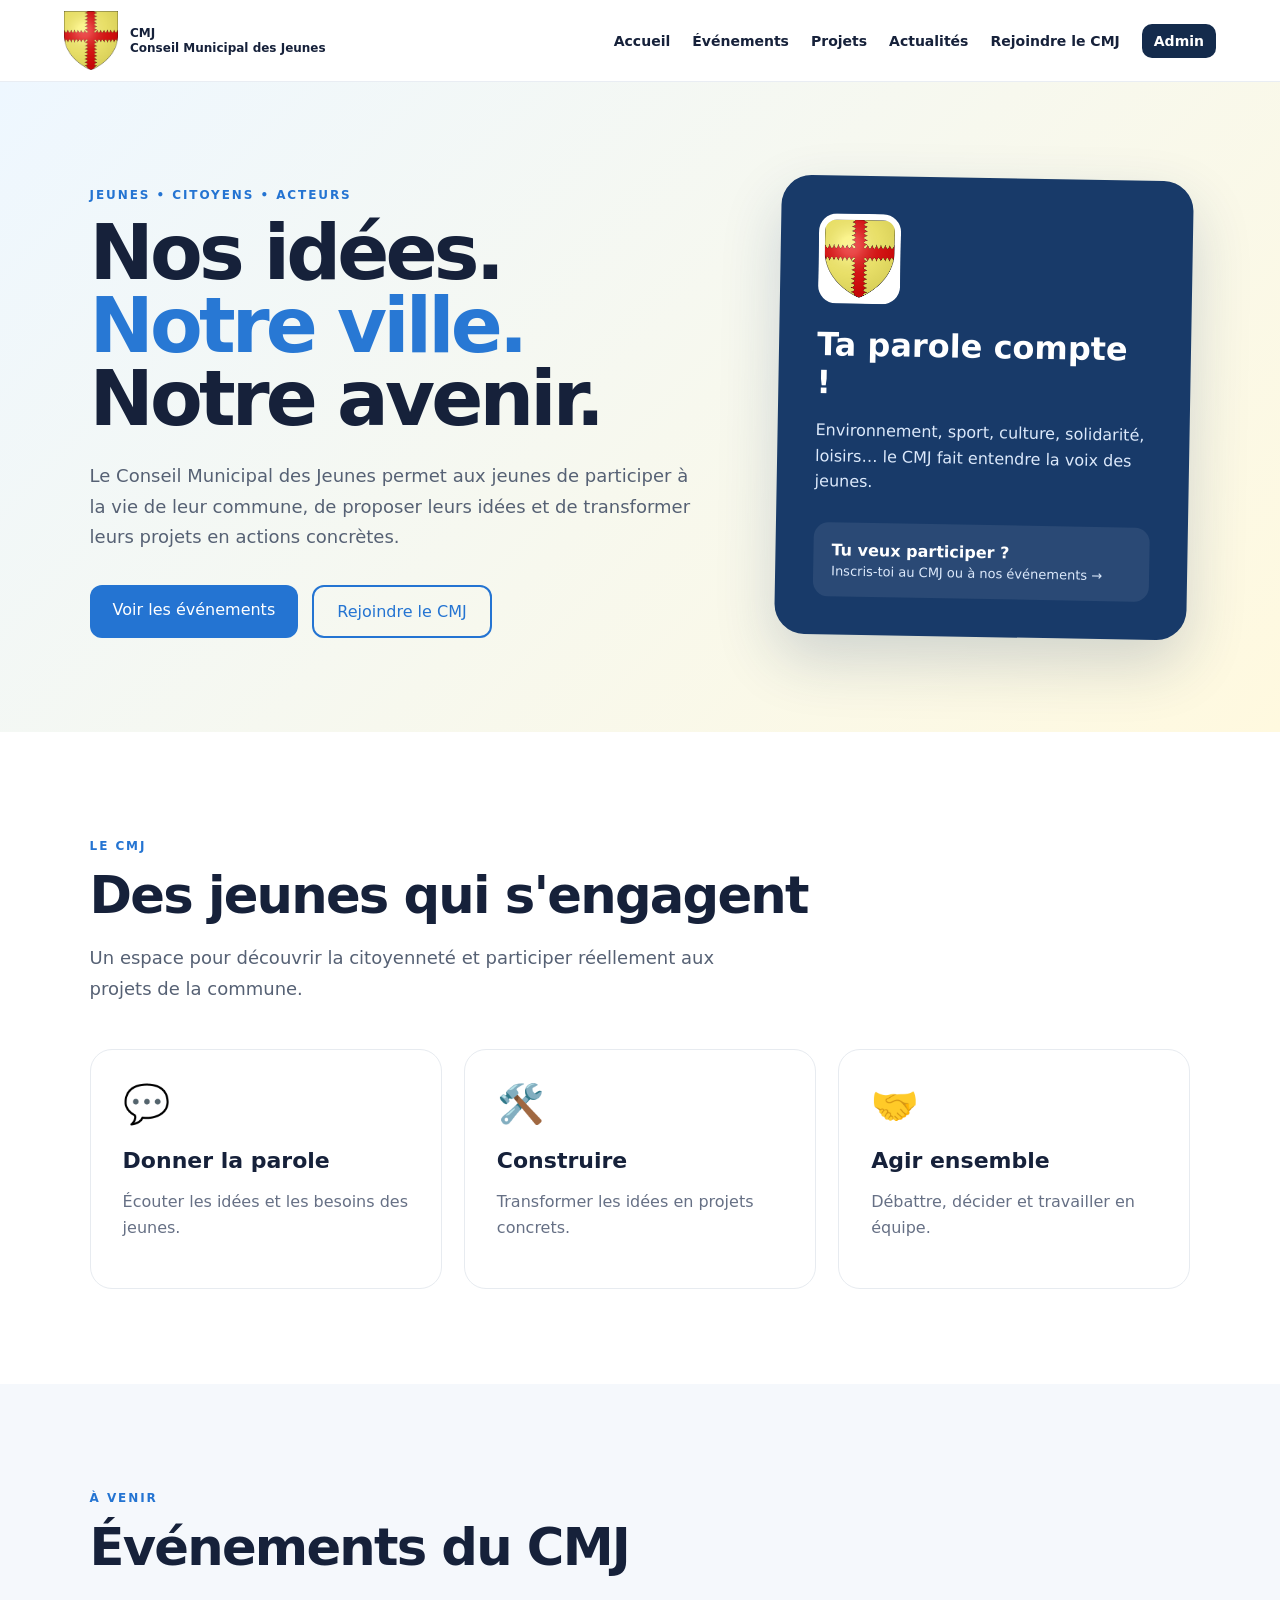
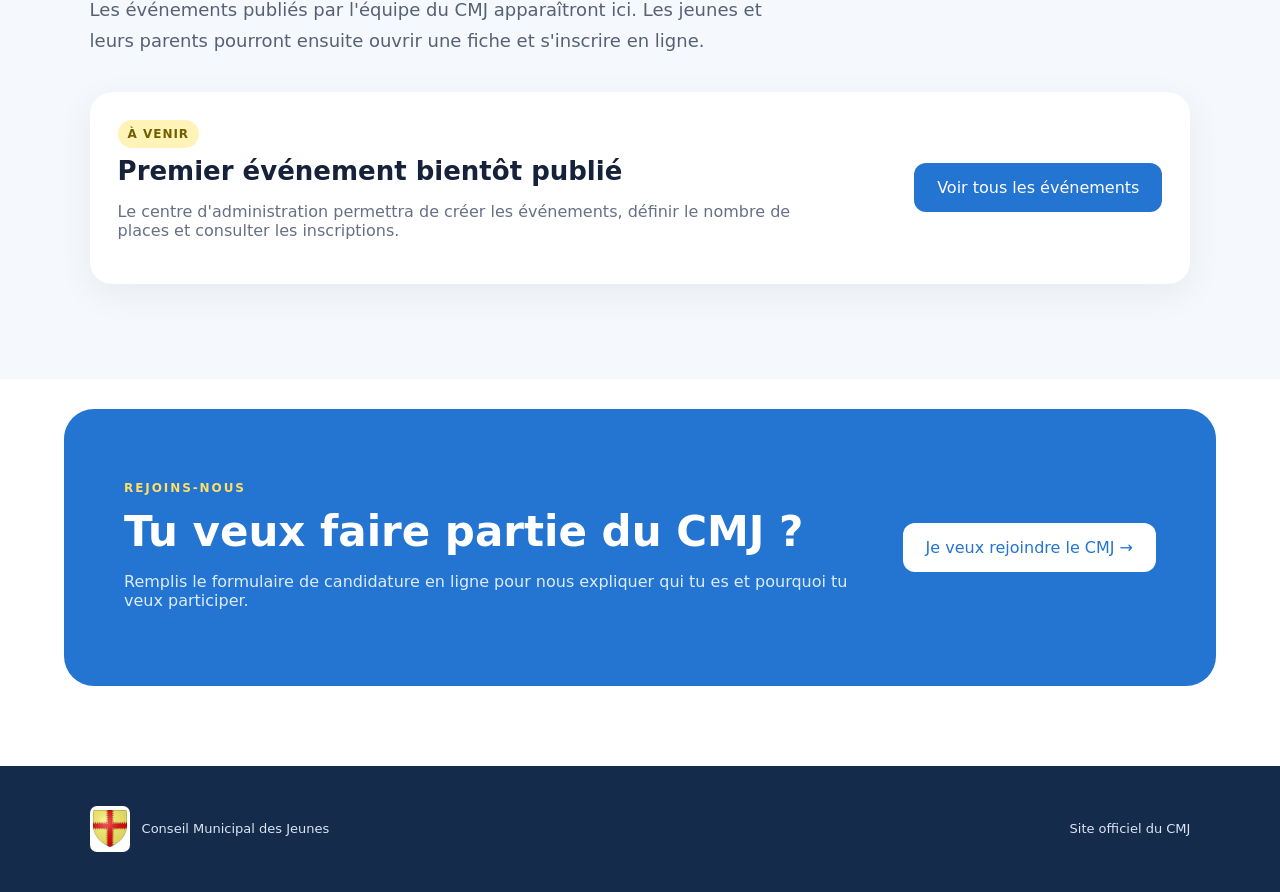
==== commit 145beeff: "Utilise le logo PNG officiel de la ville" ====
--- a/index.html
+++ b/index.html
@@ -1 +1 @@
-<!doctype html><html lang="fr"><head><meta charset="utf-8"><meta name="viewport" content="width=device-width,initial-scale=1"><title>CMJ | Conseil Municipal des Jeunes</title><meta name="description" content="Site du Conseil Municipal des Jeunes"><link rel="stylesheet" href="style.css"></head><body><header class="header"><a class="brand" href="index.html"><img class="city-logo" src="assets/logo-ville.svg" alt="Blason de la ville"><span><b>CMJ</b><br>Conseil Municipal des Jeunes</span></a><button class="menu" aria-label="Menu">☰</button><nav><a href="index.html">Accueil</a><a href="evenements.html">Événements</a><a href="projets.html">Projets</a><a href="actualites.html">Actualités</a><a href="inscription.html">Rejoindre le CMJ</a><a class="admin-link" href="admin.html">Admin</a></nav></header><main><section class="hero" id="accueil"><div><p class="kicker">JEUNES • CITOYENS • ACTEURS</p><h1>Nos idées.<br><span>Notre ville.</span><br>Notre avenir.</h1><p class="intro">Le Conseil Municipal des Jeunes permet aux jeunes de participer à la vie de leur commune, de proposer leurs idées et de transformer leurs projets en actions concrètes.</p><div class="buttons"><a class="btn primary" href="evenements.html">Voir les événements</a><a class="btn outline" href="inscription.html">Rejoindre le CMJ</a></div></div><div class="hero-card"><img class="hero-crest" src="assets/logo-ville.svg" alt="Blason de la ville"><h2>Ta parole compte !</h2><p>Environnement, sport, culture, solidarité, loisirs… le CMJ fait entendre la voix des jeunes.</p><div class="mini"><strong>Tu veux participer ?</strong><span>Inscris-toi au CMJ ou à nos événements →</span></div></div></section><section class="section"><p class="kicker">LE CMJ</p><h2>Des jeunes qui s'engagent</h2><p class="section-intro">Un espace pour découvrir la citoyenneté et participer réellement aux projets de la commune.</p><div class="grid3"><article><span>💬</span><h3>Donner la parole</h3><p>Écouter les idées et les besoins des jeunes.</p></article><article><span>🛠️</span><h3>Construire</h3><p>Transformer les idées en projets concrets.</p></article><article><span>🤝</span><h3>Agir ensemble</h3><p>Débattre, décider et travailler en équipe.</p></article></div></section><section class="section projects"><p class="kicker">À VENIR</p><h2>Événements du CMJ</h2><p class="section-intro">Les événements publiés par l'équipe du CMJ apparaîtront ici. Les jeunes et leurs parents pourront ensuite ouvrir une fiche et s'inscrire en ligne.</p><div class="event-preview"><div><span class="event-date">À venir</span><h3>Premier événement bientôt publié</h3><p>Le centre d'administration permettra de créer les événements, définir le nombre de places et consulter les inscriptions.</p></div><a class="btn primary" href="evenements.html">Voir tous les événements</a></div></section><section class="idea"><div><p class="kicker">REJOINS-NOUS</p><h2>Tu veux faire partie du CMJ ?</h2><p>Remplis le formulaire de candidature en ligne pour nous expliquer qui tu es et pourquoi tu veux participer.</p></div><a class="btn white" href="inscription.html">Je veux rejoindre le CMJ →</a></section></main><footer><div><img class="footer-crest" src="assets/logo-ville.svg" alt="Blason de la ville"><p>Conseil Municipal des Jeunes</p></div><p>Site officiel du CMJ</p></footer><script src="script.js"></script></body></html>+<!doctype html><html lang="fr"><head><meta charset="utf-8"><meta name="viewport" content="width=device-width,initial-scale=1"><title>CMJ | Conseil Municipal des Jeunes</title><meta name="description" content="Site du Conseil Municipal des Jeunes"><link rel="stylesheet" href="style.css"></head><body><header class="header"><a class="brand" href="index.html"><img class="city-logo" src="logo-ville.png" alt="Blason de la ville"><span><b>CMJ</b><br>Conseil Municipal des Jeunes</span></a><button class="menu" aria-label="Menu">☰</button><nav><a href="index.html">Accueil</a><a href="evenements.html">Événements</a><a href="projets.html">Projets</a><a href="actualites.html">Actualités</a><a href="inscription.html">Rejoindre le CMJ</a><a class="admin-link" href="admin.html">Admin</a></nav></header><main><section class="hero" id="accueil"><div><p class="kicker">JEUNES • CITOYENS • ACTEURS</p><h1>Nos idées.<br><span>Notre ville.</span><br>Notre avenir.</h1><p class="intro">Le Conseil Municipal des Jeunes permet aux jeunes de participer à la vie de leur commune, de proposer leurs idées et de transformer leurs projets en actions concrètes.</p><div class="buttons"><a class="btn primary" href="evenements.html">Voir les événements</a><a class="btn outline" href="inscription.html">Rejoindre le CMJ</a></div></div><div class="hero-card"><img class="hero-crest" src="logo-ville.png" alt="Blason de la ville"><h2>Ta parole compte !</h2><p>Environnement, sport, culture, solidarité, loisirs… le CMJ fait entendre la voix des jeunes.</p><div class="mini"><strong>Tu veux participer ?</strong><span>Inscris-toi au CMJ ou à nos événements →</span></div></div></section><section class="section"><p class="kicker">LE CMJ</p><h2>Des jeunes qui s'engagent</h2><p class="section-intro">Un espace pour découvrir la citoyenneté et participer réellement aux projets de la commune.</p><div class="grid3"><article><span>💬</span><h3>Donner la parole</h3><p>Écouter les idées et les besoins des jeunes.</p></article><article><span>🛠️</span><h3>Construire</h3><p>Transformer les idées en projets concrets.</p></article><article><span>🤝</span><h3>Agir ensemble</h3><p>Débattre, décider et travailler en équipe.</p></article></div></section><section class="section projects"><p class="kicker">À VENIR</p><h2>Événements du CMJ</h2><p class="section-intro">Les événements publiés par l'équipe du CMJ apparaîtront ici. Les jeunes et leurs parents pourront ensuite ouvrir une fiche et s'inscrire en ligne.</p><div class="event-preview"><div><span class="event-date">À venir</span><h3>Premier événement bientôt publié</h3><p>Le centre d'administration permettra de créer les événements, définir le nombre de places et consulter les inscriptions.</p></div><a class="btn primary" href="evenements.html">Voir tous les événements</a></div></section><section class="idea"><div><p class="kicker">REJOINS-NOUS</p><h2>Tu veux faire partie du CMJ ?</h2><p>Remplis le formulaire de candidature en ligne pour nous expliquer qui tu es et pourquoi tu veux participer.</p></div><a class="btn white" href="inscription.html">Je veux rejoindre le CMJ →</a></section></main><footer><div><img class="footer-crest" src="logo-ville.png" alt="Blason de la ville"><p>Conseil Municipal des Jeunes</p></div><p>Site officiel du CMJ</p></footer><script src="script.js"></script></body></html>
--- a/style.css
+++ b/style.css
@@ -1 +1 @@
-*{box-sizing:border-box}html{scroll-behavior:smooth}body{margin:0;font-family:Inter,system-ui,-apple-system,Segoe UI,sans-serif;color:#16213a;background:#fff}a{text-decoration:none;color:inherit}.header{height:82px;padding:0 max(5vw,24px);display:flex;align-items:center;justify-content:space-between;border-bottom:1px solid #e9edf3;position:sticky;top:0;background:#ffffffee;backdrop-filter:blur(12px);z-index:10}.brand{display:flex;align-items:center;gap:12px;font-size:12px;font-weight:700;line-height:1.2}.logo,.city-logo-placeholder{display:inline-grid;place-items:center;background:#ffd43b;color:#17345c;font-weight:900;border-radius:12px;padding:10px}.city-logo-placeholder{width:58px;height:58px;font-size:10px;text-align:center;border:2px dashed #17345c55}.header nav{display:flex;gap:24px;font-weight:700;font-size:14px;align-items:center}.header nav a:hover{color:#2874d0}.admin-link{padding:9px 12px;border-radius:10px;background:#142b4c;color:white}.menu{display:none;border:0;background:none;font-size:26px}.hero{min-height:650px;padding:90px max(7vw,30px);display:grid;grid-template-columns:1.2fr .8fr;gap:70px;align-items:center;background:linear-gradient(135deg,#eef7ff,#fff9df)}.kicker{font-size:12px;font-weight:900;letter-spacing:.16em;color:#2474d2}.hero h1{font-size:clamp(48px,6vw,82px);line-height:.95;margin:15px 0 25px;letter-spacing:-.05em}.hero h1 span{color:#2878d4}.intro,.section-intro{font-size:18px;line-height:1.7;color:#566174;max-width:690px}.buttons{display:flex;gap:14px;margin-top:32px}.btn{display:inline-block;padding:15px 23px;border-radius:12px;font-weight:800}.primary{background:#2474d2;color:white}.outline{border:2px solid #2474d2;color:#2474d2}.hero-card{background:#183a69;color:white;padding:38px;border-radius:30px;box-shadow:0 25px 60px #183a6930;transform:rotate(1deg)}.hero-card h2{font-size:32px;margin:18px 0 10px}.hero-card p{line-height:1.6;color:#dce9fb}.bubble{width:70px;height:70px;display:grid;place-items:center;background:#ffd43b;border-radius:22px;font-size:34px}.mini{margin-top:28px;background:#ffffff14;padding:18px;border-radius:15px;display:flex;flex-direction:column;gap:4px}.mini span{font-size:13px;color:#dce9fb}.section{padding:95px max(7vw,30px)}.section>h2,.page-hero h1{font-size:clamp(36px,4vw,56px);margin:10px 0 18px;letter-spacing:-.035em}.grid3,.project-grid{display:grid;grid-template-columns:repeat(3,1fr);gap:22px;margin-top:45px}.grid3 article,.panel{padding:32px;border:1px solid #e7ebf0;border-radius:22px;background:white}.grid3 span{font-size:38px}.grid3 h3,.project-grid h3{font-size:22px;margin-bottom:8px}.grid3 p,.project-grid p,.news p,.panel p{color:#667085;line-height:1.6}.projects{background:#f5f8fc}.project-grid article{background:white;border-radius:22px;padding:20px;box-shadow:0 10px 35px #1e3a5f10}.pic{height:150px;border-radius:16px;background:#e9f4ff;display:grid;place-items:center;font-size:58px;margin-bottom:20px}.project-grid small,.news time{font-weight:900;font-size:11px;letter-spacing:.12em;color:#2874d0}.project-grid b{font-size:12px;color:#3b8d63}.news{display:grid;grid-template-columns:1fr 1fr;gap:25px;margin-top:40px}.news article{border-left:5px solid #ffd43b;padding:20px 25px;background:#fafbfc;border-radius:0 18px 18px 0}.idea{margin:30px max(5vw,20px) 80px;background:#2474d2;color:white;border-radius:30px;padding:60px;display:flex;align-items:center;justify-content:space-between;gap:30px}.idea .kicker{color:#ffdf63}.idea h2{font-size:42px;margin:8px 0}.idea p:last-child{color:#dcecff}.white{background:white;color:#2474d2;white-space:nowrap}.page-hero{padding:70px max(7vw,30px) 45px;background:linear-gradient(135deg,#eef7ff,#fff9df)}.page-wrap{padding:50px max(7vw,30px) 90px}.two-col{display:grid;grid-template-columns:1fr 1fr;gap:24px}.info-card{padding:28px;border-radius:20px;background:#f5f8fc}.info-card strong{display:block;margin-bottom:8px}.form-grid{display:grid;gap:15px}.form-grid input,.form-grid textarea,.form-grid select{width:100%;padding:14px 15px;border:1px solid #ccd5e2;border-radius:12px;font:inherit}.form-grid textarea{min-height:140px}.notice{padding:18px;border-radius:14px;background:#fff7d6;border:1px solid #f5df84;color:#5f5220}.admin-box{max-width:520px;margin:0 auto;padding:34px;border-radius:22px;background:#142b4c;color:white}.admin-box p{color:#d5e0ef}.admin-box input{width:100%;padding:14px;border-radius:10px;border:0;margin:8px 0 14px}footer{padding:40px max(7vw,30px);background:#142b4c;color:#dce5f1;display:flex;justify-content:space-between;align-items:center;font-size:13px}footer>div{display:flex;align-items:center;gap:12px}@media(max-width:800px){.header nav{display:none;position:absolute;top:82px;left:0;right:0;background:white;padding:25px;flex-direction:column;box-shadow:0 10px 20px #0001}.header.open nav{display:flex}.menu{display:block}.hero{grid-template-columns:1fr;padding-top:55px}.hero-card{transform:none}.grid3,.project-grid,.news,.two-col{grid-template-columns:1fr}.idea{padding:38px 28px;flex-direction:column;align-items:flex-start}.idea h2{font-size:34px}footer{flex-direction:column;align-items:flex-start;gap:20px}.buttons{flex-direction:column;align-items:flex-start}}+*{box-sizing:border-box}html{scroll-behavior:smooth}body{margin:0;font-family:Inter,system-ui,-apple-system,Segoe UI,sans-serif;color:#16213a;background:#fff}a{text-decoration:none;color:inherit}.header{height:82px;padding:0 max(5vw,24px);display:flex;align-items:center;justify-content:space-between;border-bottom:1px solid #e9edf3;position:sticky;top:0;background:#ffffffee;backdrop-filter:blur(12px);z-index:10}.brand{display:flex;align-items:center;gap:12px;font-size:12px;font-weight:700;line-height:1.2}.city-logo{width:54px;height:60px;object-fit:contain}.logo{display:inline-grid;place-items:center;background:#ffd43b;color:#17345c;font-weight:900;border-radius:12px;padding:10px}.header nav{display:flex;gap:22px;font-weight:700;font-size:14px;align-items:center}.header nav a:hover{color:#2874d0}.admin-link{padding:9px 12px;border-radius:10px;background:#142b4c;color:white}.menu{display:none;border:0;background:none;font-size:26px}.hero{min-height:650px;padding:90px max(7vw,30px);display:grid;grid-template-columns:1.2fr .8fr;gap:70px;align-items:center;background:linear-gradient(135deg,#eef7ff,#fff9df)}.kicker{font-size:12px;font-weight:900;letter-spacing:.16em;color:#2474d2}.hero h1{font-size:clamp(48px,6vw,82px);line-height:.95;margin:15px 0 25px;letter-spacing:-.05em}.hero h1 span{color:#2878d4}.intro,.section-intro{font-size:18px;line-height:1.7;color:#566174;max-width:690px}.buttons{display:flex;gap:14px;margin-top:32px}.btn{display:inline-block;padding:15px 23px;border-radius:12px;font-weight:800;border:0;cursor:pointer;font:inherit}.btn[disabled]{opacity:.55;cursor:not-allowed}.primary{background:#2474d2;color:white}.outline{border:2px solid #2474d2;color:#2474d2}.hero-card{background:#183a69;color:white;padding:38px;border-radius:30px;box-shadow:0 25px 60px #183a6930;transform:rotate(1deg)}.hero-card h2{font-size:32px;margin:18px 0 10px}.hero-card p{line-height:1.6;color:#dce9fb}.hero-crest{width:82px;height:90px;object-fit:contain;background:#fff;border-radius:18px;padding:6px}.mini{margin-top:28px;background:#ffffff14;padding:18px;border-radius:15px;display:flex;flex-direction:column;gap:4px}.mini span{font-size:13px;color:#dce9fb}.section{padding:95px max(7vw,30px)}.section>h2,.page-hero h1{font-size:clamp(36px,4vw,56px);margin:10px 0 18px;letter-spacing:-.035em}.grid3,.project-grid{display:grid;grid-template-columns:repeat(3,1fr);gap:22px;margin-top:45px}.grid3 article,.panel{padding:32px;border:1px solid #e7ebf0;border-radius:22px;background:white}.grid3 span{font-size:38px}.grid3 h3,.project-grid h3{font-size:22px;margin-bottom:8px}.grid3 p,.project-grid p,.news p,.panel p{color:#667085;line-height:1.6}.projects{background:#f5f8fc}.project-grid article{background:white;border-radius:22px;padding:20px;box-shadow:0 10px 35px #1e3a5f10}.pic{height:150px;border-radius:16px;background:#e9f4ff;display:grid;place-items:center;font-size:58px;margin-bottom:20px}.project-grid small,.news time{font-weight:900;font-size:11px;letter-spacing:.12em;color:#2874d0}.project-grid b{font-size:12px;color:#3b8d63}.news{display:grid;grid-template-columns:1fr 1fr;gap:25px;margin-top:40px}.news article{border-left:5px solid #ffd43b;padding:20px 25px;background:#fafbfc;border-radius:0 18px 18px 0}.idea{margin:30px max(5vw,20px) 80px;background:#2474d2;color:white;border-radius:30px;padding:60px;display:flex;align-items:center;justify-content:space-between;gap:30px}.idea .kicker{color:#ffdf63}.idea h2{font-size:42px;margin:8px 0}.idea p:last-child{color:#dcecff}.white{background:white;color:#2474d2;white-space:nowrap}.page-hero{padding:70px max(7vw,30px) 45px;background:linear-gradient(135deg,#eef7ff,#fff9df)}.page-wrap{padding:50px max(7vw,30px) 90px}.two-col{display:grid;grid-template-columns:1fr 1fr;gap:24px}.info-card{padding:28px;border-radius:20px;background:#f5f8fc}.info-card strong{display:block;margin-bottom:8px}.form-panel{margin-top:26px}.form-grid{display:grid;gap:16px}.form-grid label{display:grid;gap:7px;font-weight:750;color:#26364f}.form-grid input,.form-grid textarea,.form-grid select{width:100%;padding:14px 15px;border:1px solid #ccd5e2;border-radius:12px;font:inherit;background:white}.form-grid textarea{min-height:150px;resize:vertical}.consent{display:flex!important;grid-template-columns:auto 1fr!important;align-items:flex-start;gap:10px!important;font-weight:500!important;color:#667085!important}.consent input{width:auto;margin-top:4px}.form-help{font-size:13px;color:#7b8798!important}.notice{padding:18px;border-radius:14px;background:#fff7d6;border:1px solid #f5df84;color:#5f5220}.admin-box{max-width:520px;margin:0 auto;padding:34px;border-radius:22px;background:#142b4c;color:white}.admin-box p{color:#d5e0ef}.admin-box input{width:100%;padding:14px;border-radius:10px;border:0;margin:8px 0 14px}.event-preview{margin-top:35px;padding:28px;border-radius:22px;background:white;display:flex;justify-content:space-between;align-items:center;gap:25px;box-shadow:0 10px 35px #1e3a5f10}.event-preview h3{font-size:26px;margin:8px 0}.event-preview p{color:#667085;max-width:700px}.event-date{display:inline-block;padding:7px 10px;border-radius:999px;background:#fff3b8;color:#705e00;font-size:12px;font-weight:900;text-transform:uppercase;letter-spacing:.08em}.event-card{display:grid;grid-template-columns:240px 1fr;border:1px solid #e4e9f0;border-radius:24px;overflow:hidden;background:#fff;box-shadow:0 10px 30px #17345c0d}.event-visual{display:grid;place-items:center;min-height:280px;background:linear-gradient(145deg,#ffef8a,#ffd43b);font-size:72px}.event-content{padding:34px}.event-content h2{font-size:30px;margin:12px 0}.event-content p{color:#667085;line-height:1.6}.event-meta{display:flex;gap:18px;flex-wrap:wrap;margin:20px 0;color:#516078;font-weight:700}.footer-crest{width:40px;height:46px;object-fit:contain;background:white;border-radius:7px;padding:3px}footer{padding:40px max(7vw,30px);background:#142b4c;color:#dce5f1;display:flex;justify-content:space-between;align-items:center;font-size:13px}footer>div{display:flex;align-items:center;gap:12px}@media(max-width:980px){.header nav{gap:14px;font-size:13px}}@media(max-width:800px){.header nav{display:none;position:absolute;top:82px;left:0;right:0;background:white;padding:25px;flex-direction:column;box-shadow:0 10px 20px #0001}.header.open nav{display:flex}.menu{display:block}.hero{grid-template-columns:1fr;padding-top:55px}.hero-card{transform:none}.grid3,.project-grid,.news,.two-col{grid-template-columns:1fr}.idea{padding:38px 28px;flex-direction:column;align-items:flex-start}.idea h2{font-size:34px}.event-preview{align-items:flex-start;flex-direction:column}.event-card{grid-template-columns:1fr}.event-visual{min-height:180px}footer{flex-direction:column;align-items:flex-start;gap:20px}.buttons{flex-direction:column;align-items:flex-start}}
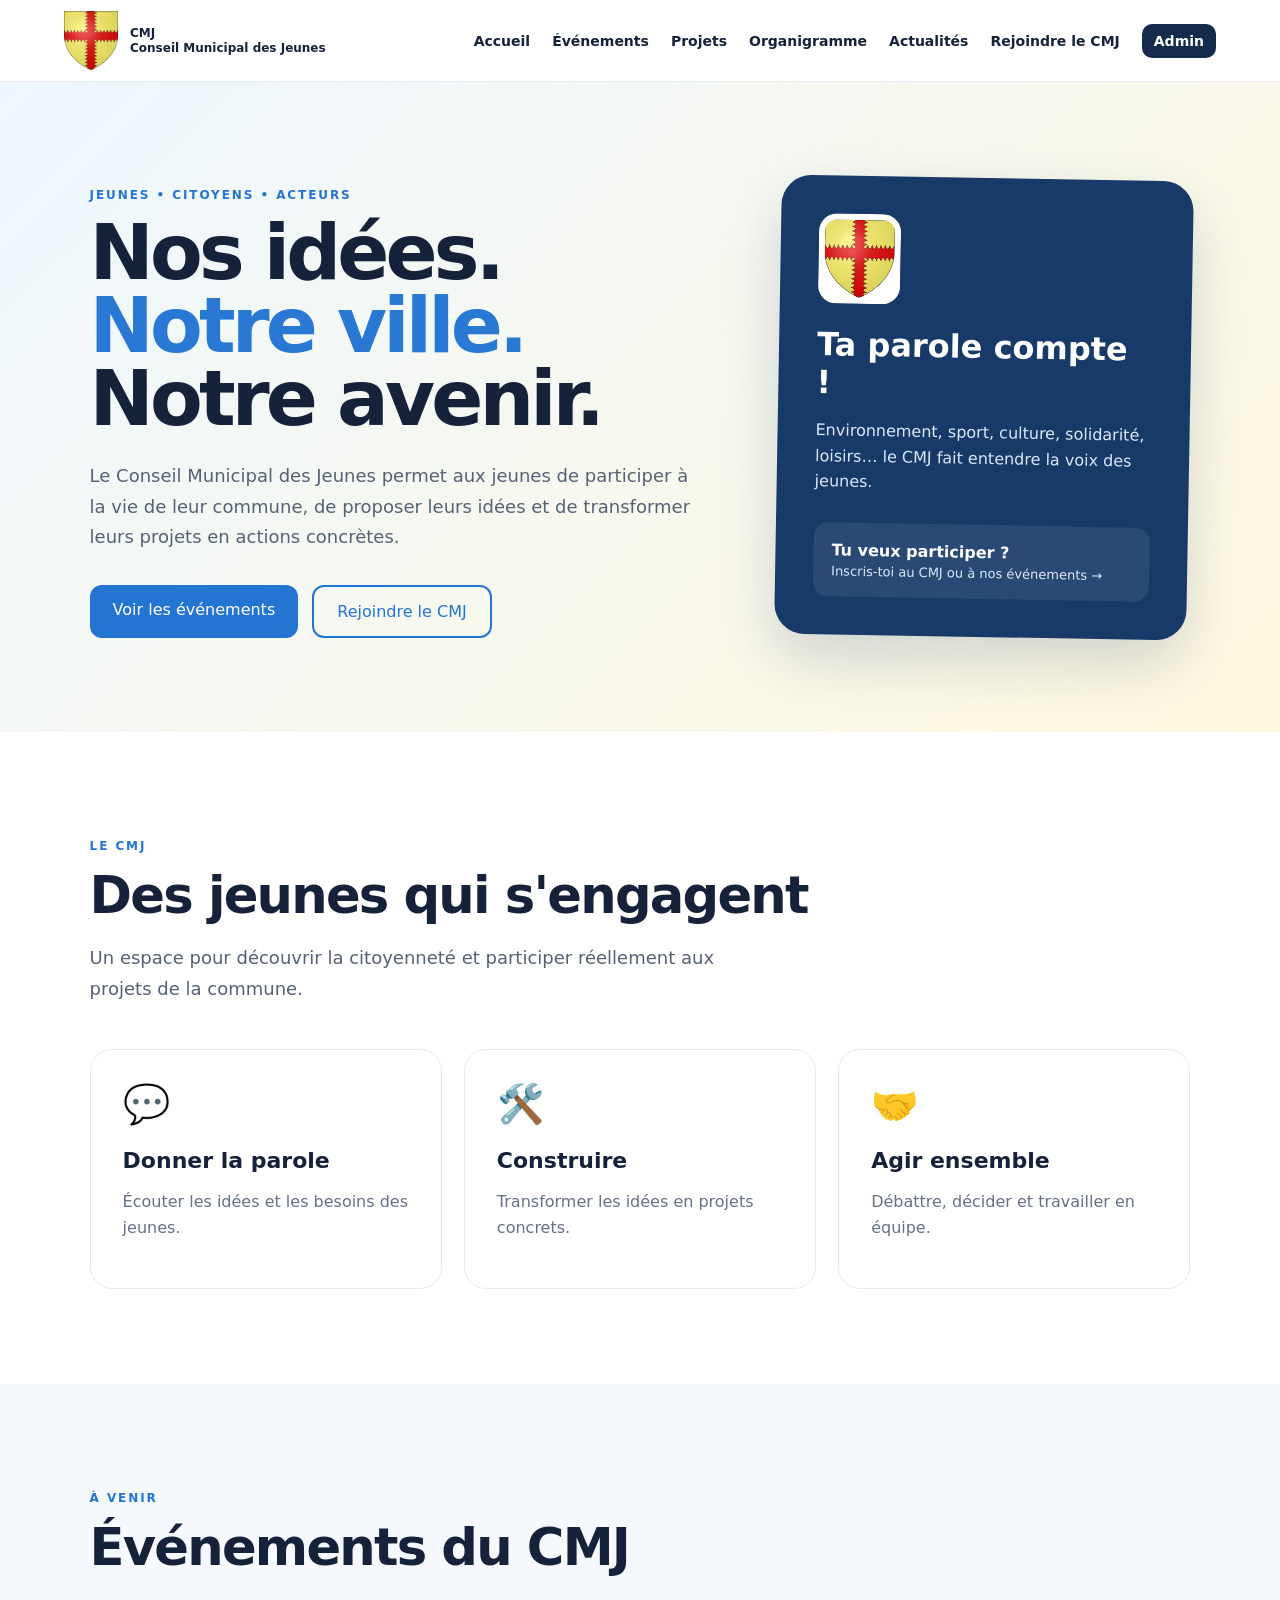
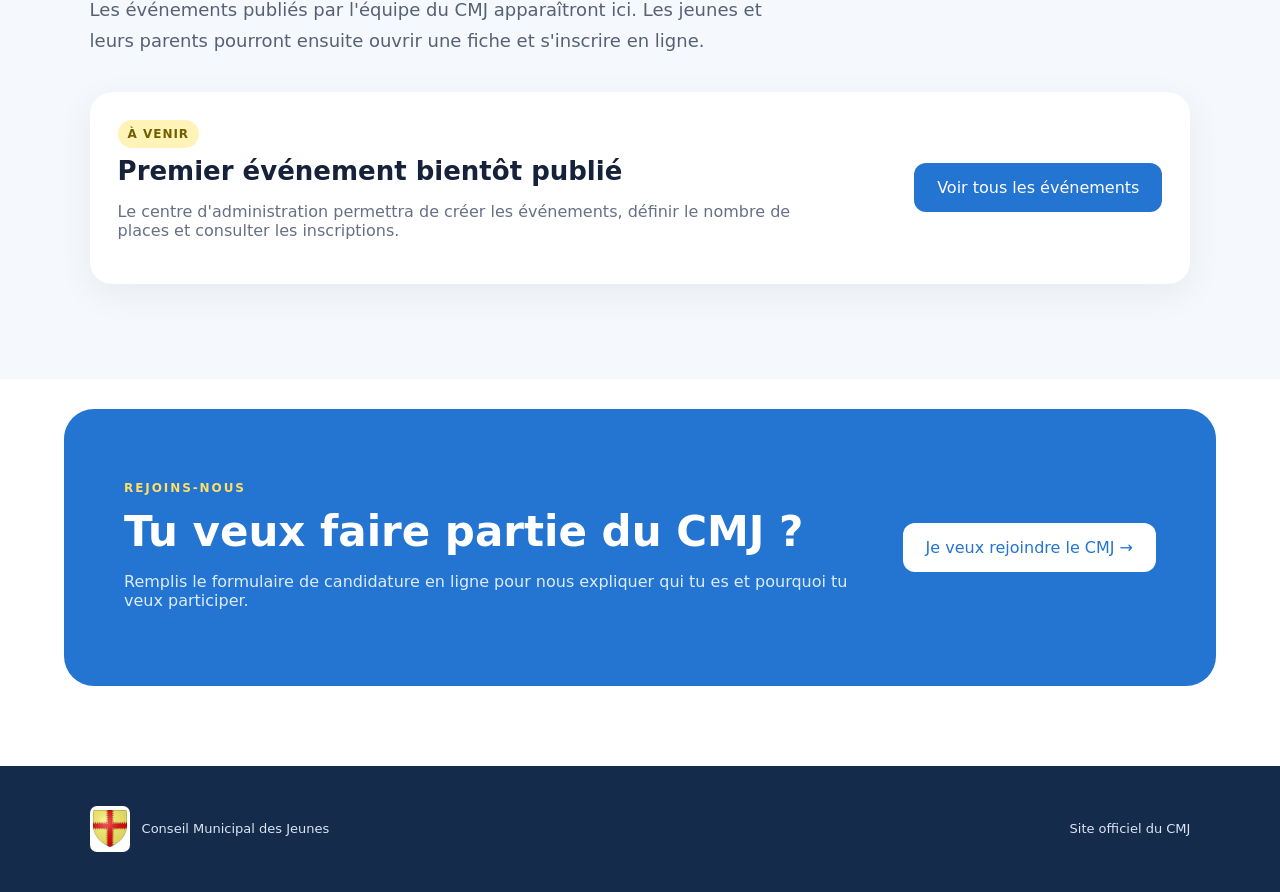
==== commit 0af2d97b: "Ajoute Organigramme au menu principal" ====
--- a/index.html
+++ b/index.html
@@ -1 +1 @@
-<!doctype html><html lang="fr"><head><meta charset="utf-8"><meta name="viewport" content="width=device-width,initial-scale=1"><title>CMJ | Conseil Municipal des Jeunes</title><meta name="description" content="Site du Conseil Municipal des Jeunes"><link rel="stylesheet" href="style.css"></head><body><header class="header"><a class="brand" href="index.html"><img class="city-logo" src="logo-ville.png" alt="Blason de la ville"><span><b>CMJ</b><br>Conseil Municipal des Jeunes</span></a><button class="menu" aria-label="Menu">☰</button><nav><a href="index.html">Accueil</a><a href="evenements.html">Événements</a><a href="projets.html">Projets</a><a href="actualites.html">Actualités</a><a href="inscription.html">Rejoindre le CMJ</a><a class="admin-link" href="admin.html">Admin</a></nav></header><main><section class="hero" id="accueil"><div><p class="kicker">JEUNES • CITOYENS • ACTEURS</p><h1>Nos idées.<br><span>Notre ville.</span><br>Notre avenir.</h1><p class="intro">Le Conseil Municipal des Jeunes permet aux jeunes de participer à la vie de leur commune, de proposer leurs idées et de transformer leurs projets en actions concrètes.</p><div class="buttons"><a class="btn primary" href="evenements.html">Voir les événements</a><a class="btn outline" href="inscription.html">Rejoindre le CMJ</a></div></div><div class="hero-card"><img class="hero-crest" src="logo-ville.png" alt="Blason de la ville"><h2>Ta parole compte !</h2><p>Environnement, sport, culture, solidarité, loisirs… le CMJ fait entendre la voix des jeunes.</p><div class="mini"><strong>Tu veux participer ?</strong><span>Inscris-toi au CMJ ou à nos événements →</span></div></div></section><section class="section"><p class="kicker">LE CMJ</p><h2>Des jeunes qui s'engagent</h2><p class="section-intro">Un espace pour découvrir la citoyenneté et participer réellement aux projets de la commune.</p><div class="grid3"><article><span>💬</span><h3>Donner la parole</h3><p>Écouter les idées et les besoins des jeunes.</p></article><article><span>🛠️</span><h3>Construire</h3><p>Transformer les idées en projets concrets.</p></article><article><span>🤝</span><h3>Agir ensemble</h3><p>Débattre, décider et travailler en équipe.</p></article></div></section><section class="section projects"><p class="kicker">À VENIR</p><h2>Événements du CMJ</h2><p class="section-intro">Les événements publiés par l'équipe du CMJ apparaîtront ici. Les jeunes et leurs parents pourront ensuite ouvrir une fiche et s'inscrire en ligne.</p><div class="event-preview"><div><span class="event-date">À venir</span><h3>Premier événement bientôt publié</h3><p>Le centre d'administration permettra de créer les événements, définir le nombre de places et consulter les inscriptions.</p></div><a class="btn primary" href="evenements.html">Voir tous les événements</a></div></section><section class="idea"><div><p class="kicker">REJOINS-NOUS</p><h2>Tu veux faire partie du CMJ ?</h2><p>Remplis le formulaire de candidature en ligne pour nous expliquer qui tu es et pourquoi tu veux participer.</p></div><a class="btn white" href="inscription.html">Je veux rejoindre le CMJ →</a></section></main><footer><div><img class="footer-crest" src="logo-ville.png" alt="Blason de la ville"><p>Conseil Municipal des Jeunes</p></div><p>Site officiel du CMJ</p></footer><script src="script.js"></script></body></html>+<!doctype html><html lang="fr"><head><meta charset="utf-8"><meta name="viewport" content="width=device-width,initial-scale=1"><title>CMJ | Conseil Municipal des Jeunes</title><meta name="description" content="Site du Conseil Municipal des Jeunes"><link rel="stylesheet" href="style.css"></head><body><header class="header"><a class="brand" href="index.html"><img class="city-logo" src="logo-ville.png" alt="Blason de la ville"><span><b>CMJ</b><br>Conseil Municipal des Jeunes</span></a><button class="menu" aria-label="Menu">☰</button><nav><a href="index.html">Accueil</a><a href="evenements.html">Événements</a><a href="projets.html">Projets</a><a href="organigramme.html">Organigramme</a><a href="actualites.html">Actualités</a><a href="inscription.html">Rejoindre le CMJ</a><a class="admin-link" href="admin.html">Admin</a></nav></header><main><section class="hero" id="accueil"><div><p class="kicker">JEUNES • CITOYENS • ACTEURS</p><h1>Nos idées.<br><span>Notre ville.</span><br>Notre avenir.</h1><p class="intro">Le Conseil Municipal des Jeunes permet aux jeunes de participer à la vie de leur commune, de proposer leurs idées et de transformer leurs projets en actions concrètes.</p><div class="buttons"><a class="btn primary" href="evenements.html">Voir les événements</a><a class="btn outline" href="inscription.html">Rejoindre le CMJ</a></div></div><div class="hero-card"><img class="hero-crest" src="logo-ville.png" alt="Blason de la ville"><h2>Ta parole compte !</h2><p>Environnement, sport, culture, solidarité, loisirs… le CMJ fait entendre la voix des jeunes.</p><div class="mini"><strong>Tu veux participer ?</strong><span>Inscris-toi au CMJ ou à nos événements →</span></div></div></section><section class="section"><p class="kicker">LE CMJ</p><h2>Des jeunes qui s'engagent</h2><p class="section-intro">Un espace pour découvrir la citoyenneté et participer réellement aux projets de la commune.</p><div class="grid3"><article><span>💬</span><h3>Donner la parole</h3><p>Écouter les idées et les besoins des jeunes.</p></article><article><span>🛠️</span><h3>Construire</h3><p>Transformer les idées en projets concrets.</p></article><article><span>🤝</span><h3>Agir ensemble</h3><p>Débattre, décider et travailler en équipe.</p></article></div></section><section class="section projects"><p class="kicker">À VENIR</p><h2>Événements du CMJ</h2><p class="section-intro">Les événements publiés par l'équipe du CMJ apparaîtront ici. Les jeunes et leurs parents pourront ensuite ouvrir une fiche et s'inscrire en ligne.</p><div class="event-preview"><div><span class="event-date">À venir</span><h3>Premier événement bientôt publié</h3><p>Le centre d'administration permettra de créer les événements, définir le nombre de places et consulter les inscriptions.</p></div><a class="btn primary" href="evenements.html">Voir tous les événements</a></div></section><section class="idea"><div><p class="kicker">REJOINS-NOUS</p><h2>Tu veux faire partie du CMJ ?</h2><p>Remplis le formulaire de candidature en ligne pour nous expliquer qui tu es et pourquoi tu veux participer.</p></div><a class="btn white" href="inscription.html">Je veux rejoindre le CMJ →</a></section></main><footer><div><img class="footer-crest" src="logo-ville.png" alt="Blason de la ville"><p>Conseil Municipal des Jeunes</p></div><p>Site officiel du CMJ</p></footer><script src="script.js"></script></body></html>
--- a/style.css
+++ b/style.css
@@ -1 +1 @@
-*{box-sizing:border-box}html{scroll-behavior:smooth}body{margin:0;font-family:Inter,system-ui,-apple-system,Segoe UI,sans-serif;color:#16213a;background:#fff}a{text-decoration:none;color:inherit}.header{height:82px;padding:0 max(5vw,24px);display:flex;align-items:center;justify-content:space-between;border-bottom:1px solid #e9edf3;position:sticky;top:0;background:#ffffffee;backdrop-filter:blur(12px);z-index:10}.brand{display:flex;align-items:center;gap:12px;font-size:12px;font-weight:700;line-height:1.2}.city-logo{width:54px;height:60px;object-fit:contain}.logo{display:inline-grid;place-items:center;background:#ffd43b;color:#17345c;font-weight:900;border-radius:12px;padding:10px}.header nav{display:flex;gap:22px;font-weight:700;font-size:14px;align-items:center}.header nav a:hover{color:#2874d0}.admin-link{padding:9px 12px;border-radius:10px;background:#142b4c;color:white}.menu{display:none;border:0;background:none;font-size:26px}.hero{min-height:650px;padding:90px max(7vw,30px);display:grid;grid-template-columns:1.2fr .8fr;gap:70px;align-items:center;background:linear-gradient(135deg,#eef7ff,#fff9df)}.kicker{font-size:12px;font-weight:900;letter-spacing:.16em;color:#2474d2}.hero h1{font-size:clamp(48px,6vw,82px);line-height:.95;margin:15px 0 25px;letter-spacing:-.05em}.hero h1 span{color:#2878d4}.intro,.section-intro{font-size:18px;line-height:1.7;color:#566174;max-width:690px}.buttons{display:flex;gap:14px;margin-top:32px}.btn{display:inline-block;padding:15px 23px;border-radius:12px;font-weight:800;border:0;cursor:pointer;font:inherit}.btn[disabled]{opacity:.55;cursor:not-allowed}.primary{background:#2474d2;color:white}.outline{border:2px solid #2474d2;color:#2474d2}.hero-card{background:#183a69;color:white;padding:38px;border-radius:30px;box-shadow:0 25px 60px #183a6930;transform:rotate(1deg)}.hero-card h2{font-size:32px;margin:18px 0 10px}.hero-card p{line-height:1.6;color:#dce9fb}.hero-crest{width:82px;height:90px;object-fit:contain;background:#fff;border-radius:18px;padding:6px}.mini{margin-top:28px;background:#ffffff14;padding:18px;border-radius:15px;display:flex;flex-direction:column;gap:4px}.mini span{font-size:13px;color:#dce9fb}.section{padding:95px max(7vw,30px)}.section>h2,.page-hero h1{font-size:clamp(36px,4vw,56px);margin:10px 0 18px;letter-spacing:-.035em}.grid3,.project-grid{display:grid;grid-template-columns:repeat(3,1fr);gap:22px;margin-top:45px}.grid3 article,.panel{padding:32px;border:1px solid #e7ebf0;border-radius:22px;background:white}.grid3 span{font-size:38px}.grid3 h3,.project-grid h3{font-size:22px;margin-bottom:8px}.grid3 p,.project-grid p,.news p,.panel p{color:#667085;line-height:1.6}.projects{background:#f5f8fc}.project-grid article{background:white;border-radius:22px;padding:20px;box-shadow:0 10px 35px #1e3a5f10}.pic{height:150px;border-radius:16px;background:#e9f4ff;display:grid;place-items:center;font-size:58px;margin-bottom:20px}.project-grid small,.news time{font-weight:900;font-size:11px;letter-spacing:.12em;color:#2874d0}.project-grid b{font-size:12px;color:#3b8d63}.news{display:grid;grid-template-columns:1fr 1fr;gap:25px;margin-top:40px}.news article{border-left:5px solid #ffd43b;padding:20px 25px;background:#fafbfc;border-radius:0 18px 18px 0}.idea{margin:30px max(5vw,20px) 80px;background:#2474d2;color:white;border-radius:30px;padding:60px;display:flex;align-items:center;justify-content:space-between;gap:30px}.idea .kicker{color:#ffdf63}.idea h2{font-size:42px;margin:8px 0}.idea p:last-child{color:#dcecff}.white{background:white;color:#2474d2;white-space:nowrap}.page-hero{padding:70px max(7vw,30px) 45px;background:linear-gradient(135deg,#eef7ff,#fff9df)}.page-wrap{padding:50px max(7vw,30px) 90px}.two-col{display:grid;grid-template-columns:1fr 1fr;gap:24px}.info-card{padding:28px;border-radius:20px;background:#f5f8fc}.info-card strong{display:block;margin-bottom:8px}.form-panel{margin-top:26px}.form-grid{display:grid;gap:16px}.form-grid label{display:grid;gap:7px;font-weight:750;color:#26364f}.form-grid input,.form-grid textarea,.form-grid select{width:100%;padding:14px 15px;border:1px solid #ccd5e2;border-radius:12px;font:inherit;background:white}.form-grid textarea{min-height:150px;resize:vertical}.consent{display:flex!important;grid-template-columns:auto 1fr!important;align-items:flex-start;gap:10px!important;font-weight:500!important;color:#667085!important}.consent input{width:auto;margin-top:4px}.form-help{font-size:13px;color:#7b8798!important}.notice{padding:18px;border-radius:14px;background:#fff7d6;border:1px solid #f5df84;color:#5f5220}.admin-box{max-width:520px;margin:0 auto;padding:34px;border-radius:22px;background:#142b4c;color:white}.admin-box p{color:#d5e0ef}.admin-box input{width:100%;padding:14px;border-radius:10px;border:0;margin:8px 0 14px}.event-preview{margin-top:35px;padding:28px;border-radius:22px;background:white;display:flex;justify-content:space-between;align-items:center;gap:25px;box-shadow:0 10px 35px #1e3a5f10}.event-preview h3{font-size:26px;margin:8px 0}.event-preview p{color:#667085;max-width:700px}.event-date{display:inline-block;padding:7px 10px;border-radius:999px;background:#fff3b8;color:#705e00;font-size:12px;font-weight:900;text-transform:uppercase;letter-spacing:.08em}.event-card{display:grid;grid-template-columns:240px 1fr;border:1px solid #e4e9f0;border-radius:24px;overflow:hidden;background:#fff;box-shadow:0 10px 30px #17345c0d}.event-visual{display:grid;place-items:center;min-height:280px;background:linear-gradient(145deg,#ffef8a,#ffd43b);font-size:72px}.event-content{padding:34px}.event-content h2{font-size:30px;margin:12px 0}.event-content p{color:#667085;line-height:1.6}.event-meta{display:flex;gap:18px;flex-wrap:wrap;margin:20px 0;color:#516078;font-weight:700}.footer-crest{width:40px;height:46px;object-fit:contain;background:white;border-radius:7px;padding:3px}footer{padding:40px max(7vw,30px);background:#142b4c;color:#dce5f1;display:flex;justify-content:space-between;align-items:center;font-size:13px}footer>div{display:flex;align-items:center;gap:12px}@media(max-width:980px){.header nav{gap:14px;font-size:13px}}@media(max-width:800px){.header nav{display:none;position:absolute;top:82px;left:0;right:0;background:white;padding:25px;flex-direction:column;box-shadow:0 10px 20px #0001}.header.open nav{display:flex}.menu{display:block}.hero{grid-template-columns:1fr;padding-top:55px}.hero-card{transform:none}.grid3,.project-grid,.news,.two-col{grid-template-columns:1fr}.idea{padding:38px 28px;flex-direction:column;align-items:flex-start}.idea h2{font-size:34px}.event-preview{align-items:flex-start;flex-direction:column}.event-card{grid-template-columns:1fr}.event-visual{min-height:180px}footer{flex-direction:column;align-items:flex-start;gap:20px}.buttons{flex-direction:column;align-items:flex-start}}+*{box-sizing:border-box}html{scroll-behavior:smooth}body{margin:0;font-family:Inter,system-ui,-apple-system,Segoe UI,sans-serif;color:#16213a;background:#fff}a{text-decoration:none;color:inherit}.header{height:82px;padding:0 max(5vw,24px);display:flex;align-items:center;justify-content:space-between;border-bottom:1px solid #e9edf3;position:sticky;top:0;background:#ffffffee;backdrop-filter:blur(12px);z-index:10}.brand{display:flex;align-items:center;gap:12px;font-size:12px;font-weight:700;line-height:1.2}.city-logo{width:54px;height:60px;object-fit:contain}.logo{display:inline-grid;place-items:center;background:#ffd43b;color:#17345c;font-weight:900;border-radius:12px;padding:10px}.header nav{display:flex;gap:22px;font-weight:700;font-size:14px;align-items:center}.header nav a:hover{color:#2874d0}.admin-link{padding:9px 12px;border-radius:10px;background:#142b4c;color:white}.menu{display:none;border:0;background:none;font-size:26px}.hero{min-height:650px;padding:90px max(7vw,30px);display:grid;grid-template-columns:1.2fr .8fr;gap:70px;align-items:center;background:linear-gradient(135deg,#eef7ff,#fff9df)}.kicker{font-size:12px;font-weight:900;letter-spacing:.16em;color:#2474d2}.hero h1{font-size:clamp(48px,6vw,82px);line-height:.95;margin:15px 0 25px;letter-spacing:-.05em}.hero h1 span{color:#2878d4}.intro,.section-intro{font-size:18px;line-height:1.7;color:#566174;max-width:690px}.buttons{display:flex;gap:14px;margin-top:32px}.btn{display:inline-block;padding:15px 23px;border-radius:12px;font-weight:800;border:0;cursor:pointer;font:inherit}.btn[disabled]{opacity:.55;cursor:not-allowed}.primary{background:#2474d2;color:white}.outline{border:2px solid #2474d2;color:#2474d2;background:transparent}.outline-light{border:2px solid #ffffff66;color:white;background:transparent}.hero-card{background:#183a69;color:white;padding:38px;border-radius:30px;box-shadow:0 25px 60px #183a6930;transform:rotate(1deg)}.hero-card h2{font-size:32px;margin:18px 0 10px}.hero-card p{line-height:1.6;color:#dce9fb}.hero-crest{width:82px;height:90px;object-fit:contain;background:#fff;border-radius:18px;padding:6px}.mini{margin-top:28px;background:#ffffff14;padding:18px;border-radius:15px;display:flex;flex-direction:column;gap:4px}.mini span{font-size:13px;color:#dce9fb}.section{padding:95px max(7vw,30px)}.section>h2,.page-hero h1{font-size:clamp(36px,4vw,56px);margin:10px 0 18px;letter-spacing:-.035em}.grid3,.project-grid{display:grid;grid-template-columns:repeat(3,1fr);gap:22px;margin-top:45px}.grid3 article,.panel{padding:32px;border:1px solid #e7ebf0;border-radius:22px;background:white}.grid3 span{font-size:38px}.grid3 h3,.project-grid h3{font-size:22px;margin-bottom:8px}.grid3 p,.project-grid p,.news p,.panel p{color:#667085;line-height:1.6}.projects{background:#f5f8fc}.project-grid article{background:white;border-radius:22px;padding:20px;box-shadow:0 10px 35px #1e3a5f10}.pic{height:150px;border-radius:16px;background:#e9f4ff;display:grid;place-items:center;font-size:58px;margin-bottom:20px}.project-grid small,.news time{font-weight:900;font-size:11px;letter-spacing:.12em;color:#2874d0}.project-grid b{font-size:12px;color:#3b8d63}.news{display:grid;grid-template-columns:1fr 1fr;gap:25px;margin-top:40px}.news article{border-left:5px solid #ffd43b;padding:20px 25px;background:#fafbfc;border-radius:0 18px 18px 0}.idea{margin:30px max(5vw,20px) 80px;background:#2474d2;color:white;border-radius:30px;padding:60px;display:flex;align-items:center;justify-content:space-between;gap:30px}.idea .kicker{color:#ffdf63}.idea h2{font-size:42px;margin:8px 0}.idea p:last-child{color:#dcecff}.white{background:white;color:#2474d2;white-space:nowrap}.page-hero{padding:70px max(7vw,30px) 45px;background:linear-gradient(135deg,#eef7ff,#fff9df)}.page-wrap{padding:50px max(7vw,30px) 90px}.two-col{display:grid;grid-template-columns:1fr 1fr;gap:24px}.info-card{padding:28px;border-radius:20px;background:#f5f8fc}.info-card strong{display:block;margin-bottom:8px}.form-panel{margin-top:26px}.form-grid{display:grid;gap:16px}.form-grid label{display:grid;gap:7px;font-weight:750;color:#26364f}.form-grid input,.form-grid textarea,.form-grid select{width:100%;padding:14px 15px;border:1px solid #ccd5e2;border-radius:12px;font:inherit;background:white}.form-grid textarea{min-height:150px;resize:vertical}.consent{display:flex!important;grid-template-columns:auto 1fr!important;align-items:flex-start;gap:10px!important;font-weight:500!important;color:#667085!important}.consent input{width:auto;margin-top:4px}.form-message{margin:4px 0 0;font-size:14px;font-weight:700;color:#237347}.form-message.error{color:#b42318}.notice{padding:18px;border-radius:14px;background:#fff7d6;border:1px solid #f5df84;color:#5f5220}.admin-box{max-width:560px;margin:0 auto;padding:34px;border-radius:22px;background:#142b4c;color:white}.admin-box p{color:#d5e0ef}.admin-box label{display:grid;gap:5px;margin-bottom:12px;font-weight:700}.admin-box input{width:100%;padding:14px;border-radius:10px;border:0}.admin-actions{display:flex;gap:12px;flex-wrap:wrap;margin-top:12px}.admin-note{margin-top:20px;font-size:13px!important}.admin-top{display:flex;justify-content:space-between;align-items:center;gap:20px;margin-bottom:25px}.admin-top h2{font-size:36px;margin:5px 0}.admin-grid{display:grid;grid-template-columns:1fr 1fr;gap:24px}.admin-grid-lower{margin-top:24px}.admin-list{display:grid;gap:12px;max-height:580px;overflow:auto}.admin-row{border:1px solid #e5eaf0;border-radius:14px;padding:15px;display:flex;justify-content:space-between;align-items:flex-start;gap:15px}.admin-row strong{display:block}.admin-row small{display:block;color:#778399;margin-top:4px}.admin-row p{margin:8px 0 0!important;font-size:14px}.small-btn{border:0;border-radius:9px;padding:8px 11px;background:#142b4c;color:white;font-weight:700;cursor:pointer}.event-preview{margin-top:35px;padding:28px;border-radius:22px;background:white;display:flex;justify-content:space-between;align-items:center;gap:25px;box-shadow:0 10px 35px #1e3a5f10}.event-preview h3{font-size:26px;margin:8px 0}.event-preview p{color:#667085;max-width:700px}.event-date{display:inline-block;padding:7px 10px;border-radius:999px;background:#fff3b8;color:#705e00;font-size:12px;font-weight:900;text-transform:uppercase;letter-spacing:.08em}.event-card{display:grid;grid-template-columns:240px 1fr;border:1px solid #e4e9f0;border-radius:24px;overflow:hidden;background:#fff;box-shadow:0 10px 30px #17345c0d;margin-bottom:24px}.event-visual{display:grid;place-items:center;min-height:280px;background:linear-gradient(145deg,#ffef8a,#ffd43b);font-size:72px}.event-content{padding:34px}.event-content h2{font-size:30px;margin:12px 0}.event-content p{color:#667085;line-height:1.6}.event-meta{display:flex;gap:18px;flex-wrap:wrap;margin:20px 0;color:#516078;font-weight:700}.event-register-form{margin-top:24px;padding-top:24px;border-top:1px solid #e5eaf0}.footer-crest{width:40px;height:46px;object-fit:contain;background:white;border-radius:7px;padding:3px}footer{padding:40px max(7vw,30px);background:#142b4c;color:#dce5f1;display:flex;justify-content:space-between;align-items:center;font-size:13px}footer>div{display:flex;align-items:center;gap:12px}@media(max-width:980px){.header nav{gap:14px;font-size:13px}.admin-grid{grid-template-columns:1fr}}@media(max-width:800px){.header nav{display:none;position:absolute;top:82px;left:0;right:0;background:white;padding:25px;flex-direction:column;box-shadow:0 10px 20px #0001}.header.open nav{display:flex}.menu{display:block}.hero{grid-template-columns:1fr;padding-top:55px}.hero-card{transform:none}.grid3,.project-grid,.news,.two-col{grid-template-columns:1fr}.idea{padding:38px 28px;flex-direction:column;align-items:flex-start}.idea h2{font-size:34px}.event-preview{align-items:flex-start;flex-direction:column}.event-card{grid-template-columns:1fr}.event-visual{min-height:180px}.admin-top{align-items:flex-start;flex-direction:column}footer{flex-direction:column;align-items:flex-start;gap:20px}.buttons{flex-direction:column;align-items:flex-start}}
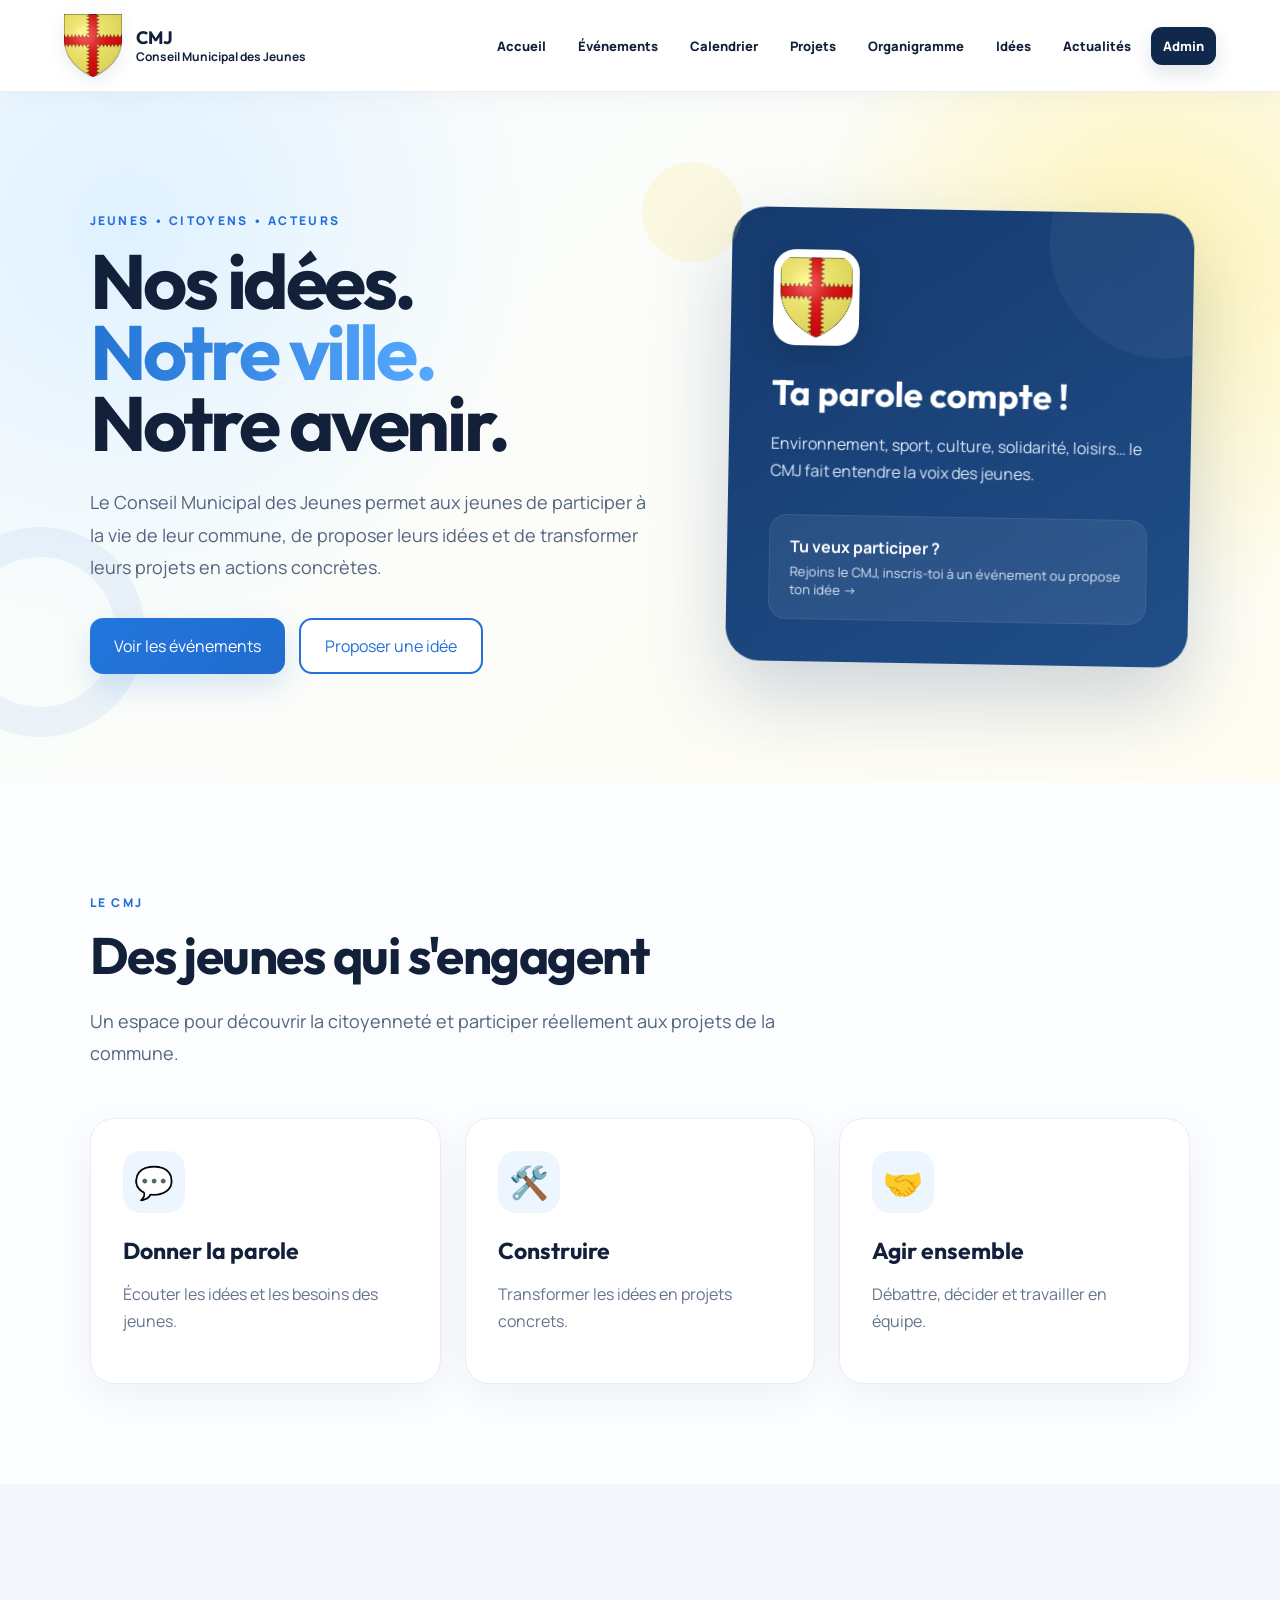
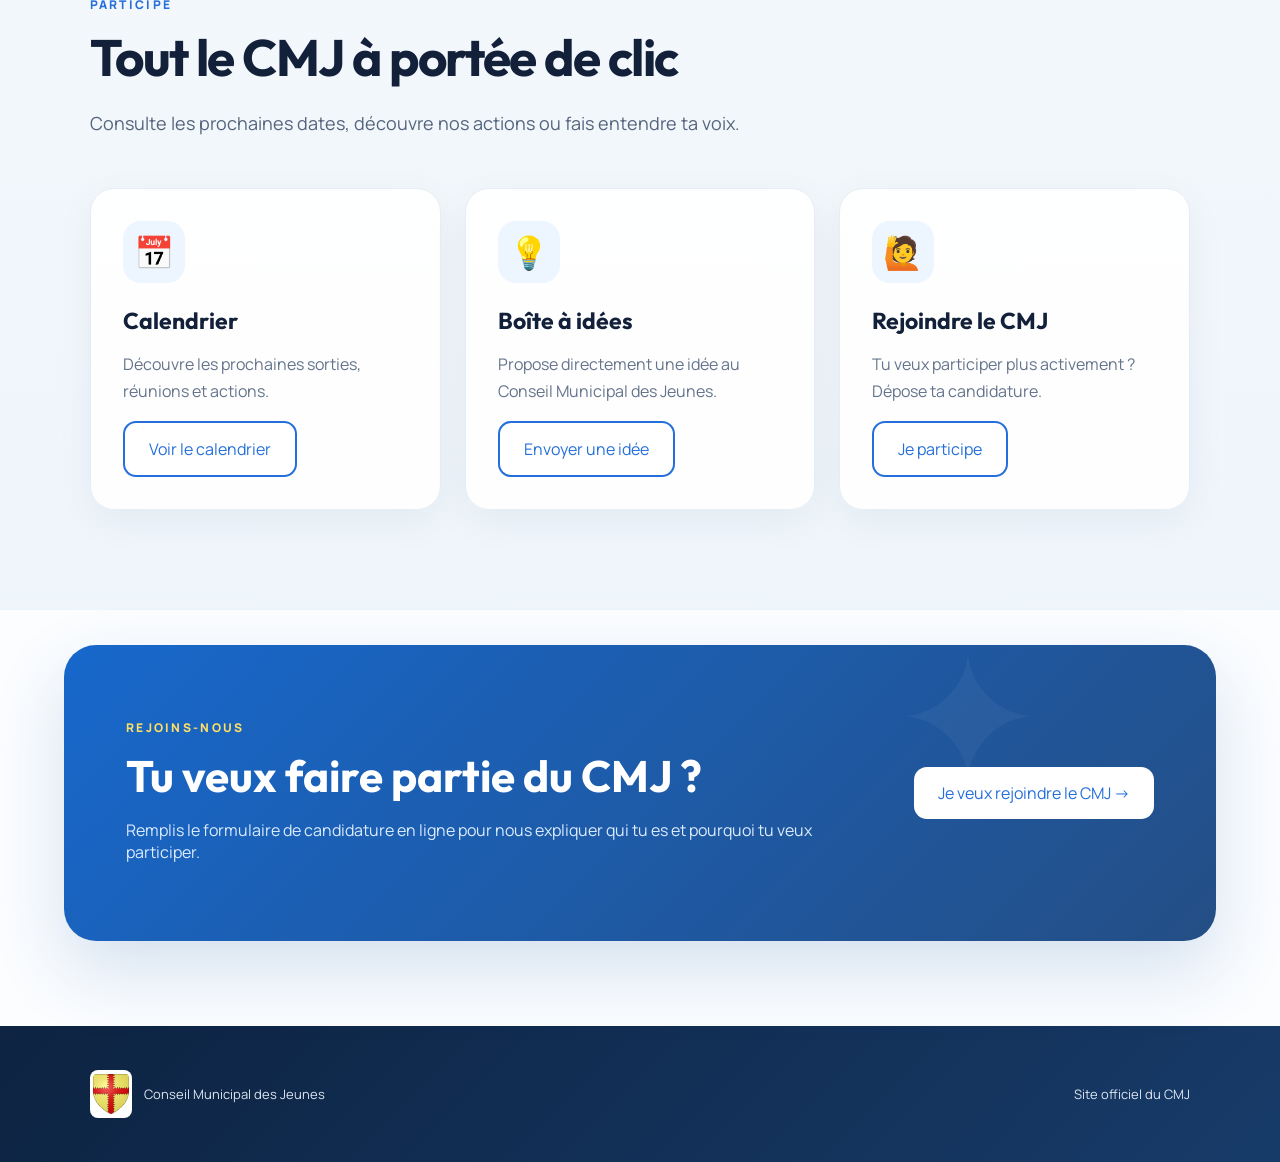
==== commit 9542f8d8: "Ajoute calendrier et boîte à idées à l'accueil" ====
--- a/index.html
+++ b/index.html
@@ -1 +1 @@
-<!doctype html><html lang="fr"><head><meta charset="utf-8"><meta name="viewport" content="width=device-width,initial-scale=1"><title>CMJ | Conseil Municipal des Jeunes</title><meta name="description" content="Site du Conseil Municipal des Jeunes"><link rel="stylesheet" href="style.css"></head><body><header class="header"><a class="brand" href="index.html"><img class="city-logo" src="logo-ville.png" alt="Blason de la ville"><span><b>CMJ</b><br>Conseil Municipal des Jeunes</span></a><button class="menu" aria-label="Menu">☰</button><nav><a href="index.html">Accueil</a><a href="evenements.html">Événements</a><a href="projets.html">Projets</a><a href="organigramme.html">Organigramme</a><a href="actualites.html">Actualités</a><a href="inscription.html">Rejoindre le CMJ</a><a class="admin-link" href="admin.html">Admin</a></nav></header><main><section class="hero" id="accueil"><div><p class="kicker">JEUNES • CITOYENS • ACTEURS</p><h1>Nos idées.<br><span>Notre ville.</span><br>Notre avenir.</h1><p class="intro">Le Conseil Municipal des Jeunes permet aux jeunes de participer à la vie de leur commune, de proposer leurs idées et de transformer leurs projets en actions concrètes.</p><div class="buttons"><a class="btn primary" href="evenements.html">Voir les événements</a><a class="btn outline" href="inscription.html">Rejoindre le CMJ</a></div></div><div class="hero-card"><img class="hero-crest" src="logo-ville.png" alt="Blason de la ville"><h2>Ta parole compte !</h2><p>Environnement, sport, culture, solidarité, loisirs… le CMJ fait entendre la voix des jeunes.</p><div class="mini"><strong>Tu veux participer ?</strong><span>Inscris-toi au CMJ ou à nos événements →</span></div></div></section><section class="section"><p class="kicker">LE CMJ</p><h2>Des jeunes qui s'engagent</h2><p class="section-intro">Un espace pour découvrir la citoyenneté et participer réellement aux projets de la commune.</p><div class="grid3"><article><span>💬</span><h3>Donner la parole</h3><p>Écouter les idées et les besoins des jeunes.</p></article><article><span>🛠️</span><h3>Construire</h3><p>Transformer les idées en projets concrets.</p></article><article><span>🤝</span><h3>Agir ensemble</h3><p>Débattre, décider et travailler en équipe.</p></article></div></section><section class="section projects"><p class="kicker">À VENIR</p><h2>Événements du CMJ</h2><p class="section-intro">Les événements publiés par l'équipe du CMJ apparaîtront ici. Les jeunes et leurs parents pourront ensuite ouvrir une fiche et s'inscrire en ligne.</p><div class="event-preview"><div><span class="event-date">À venir</span><h3>Premier événement bientôt publié</h3><p>Le centre d'administration permettra de créer les événements, définir le nombre de places et consulter les inscriptions.</p></div><a class="btn primary" href="evenements.html">Voir tous les événements</a></div></section><section class="idea"><div><p class="kicker">REJOINS-NOUS</p><h2>Tu veux faire partie du CMJ ?</h2><p>Remplis le formulaire de candidature en ligne pour nous expliquer qui tu es et pourquoi tu veux participer.</p></div><a class="btn white" href="inscription.html">Je veux rejoindre le CMJ →</a></section></main><footer><div><img class="footer-crest" src="logo-ville.png" alt="Blason de la ville"><p>Conseil Municipal des Jeunes</p></div><p>Site officiel du CMJ</p></footer><script src="script.js"></script></body></html>+<!doctype html><html lang="fr"><head><meta charset="utf-8"><meta name="viewport" content="width=device-width,initial-scale=1"><title>CMJ | Conseil Municipal des Jeunes</title><meta name="description" content="Site du Conseil Municipal des Jeunes"><link rel="stylesheet" href="style.css"></head><body><header class="header"><a class="brand" href="index.html"><img class="city-logo" src="logo-ville.png" alt="Blason de la ville"><span><b>CMJ</b><br>Conseil Municipal des Jeunes</span></a><button class="menu" aria-label="Menu">☰</button><nav><a href="index.html">Accueil</a><a href="evenements.html">Événements</a><a href="calendrier.html">Calendrier</a><a href="projets.html">Projets</a><a href="organigramme.html">Organigramme</a><a href="idees.html">Idées</a><a href="actualites.html">Actualités</a><a class="admin-link" href="admin.html">Admin</a></nav></header><main><section class="hero" id="accueil"><div><p class="kicker">JEUNES • CITOYENS • ACTEURS</p><h1>Nos idées.<br><span>Notre ville.</span><br>Notre avenir.</h1><p class="intro">Le Conseil Municipal des Jeunes permet aux jeunes de participer à la vie de leur commune, de proposer leurs idées et de transformer leurs projets en actions concrètes.</p><div class="buttons"><a class="btn primary" href="evenements.html">Voir les événements</a><a class="btn outline" href="idees.html">Proposer une idée</a></div></div><div class="hero-card"><img class="hero-crest" src="logo-ville.png" alt="Blason de la ville"><h2>Ta parole compte !</h2><p>Environnement, sport, culture, solidarité, loisirs… le CMJ fait entendre la voix des jeunes.</p><div class="mini"><strong>Tu veux participer ?</strong><span>Rejoins le CMJ, inscris-toi à un événement ou propose ton idée →</span></div></div></section><section class="section"><p class="kicker">LE CMJ</p><h2>Des jeunes qui s'engagent</h2><p class="section-intro">Un espace pour découvrir la citoyenneté et participer réellement aux projets de la commune.</p><div class="grid3"><article><span>💬</span><h3>Donner la parole</h3><p>Écouter les idées et les besoins des jeunes.</p></article><article><span>🛠️</span><h3>Construire</h3><p>Transformer les idées en projets concrets.</p></article><article><span>🤝</span><h3>Agir ensemble</h3><p>Débattre, décider et travailler en équipe.</p></article></div></section><section class="section projects"><p class="kicker">PARTICIPE</p><h2>Tout le CMJ à portée de clic</h2><p class="section-intro">Consulte les prochaines dates, découvre nos actions ou fais entendre ta voix.</p><div class="grid3"><article><span>📅</span><h3>Calendrier</h3><p>Découvre les prochaines sorties, réunions et actions.</p><a class="btn outline" href="calendrier.html">Voir le calendrier</a></article><article><span>💡</span><h3>Boîte à idées</h3><p>Propose directement une idée au Conseil Municipal des Jeunes.</p><a class="btn outline" href="idees.html">Envoyer une idée</a></article><article><span>🙋</span><h3>Rejoindre le CMJ</h3><p>Tu veux participer plus activement ? Dépose ta candidature.</p><a class="btn outline" href="inscription.html">Je participe</a></article></div></section><section class="idea"><div><p class="kicker">REJOINS-NOUS</p><h2>Tu veux faire partie du CMJ ?</h2><p>Remplis le formulaire de candidature en ligne pour nous expliquer qui tu es et pourquoi tu veux participer.</p></div><a class="btn white" href="inscription.html">Je veux rejoindre le CMJ →</a></section></main><footer><div><img class="footer-crest" src="logo-ville.png" alt="Blason de la ville"><p>Conseil Municipal des Jeunes</p></div><p>Site officiel du CMJ</p></footer><script src="script.js"></script></body></html>
--- a/style.css
+++ b/style.css
@@ -1 +1,2 @@
-*{box-sizing:border-box}html{scroll-behavior:smooth}body{margin:0;font-family:Inter,system-ui,-apple-system,Segoe UI,sans-serif;color:#16213a;background:#fff}a{text-decoration:none;color:inherit}.header{height:82px;padding:0 max(5vw,24px);display:flex;align-items:center;justify-content:space-between;border-bottom:1px solid #e9edf3;position:sticky;top:0;background:#ffffffee;backdrop-filter:blur(12px);z-index:10}.brand{display:flex;align-items:center;gap:12px;font-size:12px;font-weight:700;line-height:1.2}.city-logo{width:54px;height:60px;object-fit:contain}.logo{display:inline-grid;place-items:center;background:#ffd43b;color:#17345c;font-weight:900;border-radius:12px;padding:10px}.header nav{display:flex;gap:22px;font-weight:700;font-size:14px;align-items:center}.header nav a:hover{color:#2874d0}.admin-link{padding:9px 12px;border-radius:10px;background:#142b4c;color:white}.menu{display:none;border:0;background:none;font-size:26px}.hero{min-height:650px;padding:90px max(7vw,30px);display:grid;grid-template-columns:1.2fr .8fr;gap:70px;align-items:center;background:linear-gradient(135deg,#eef7ff,#fff9df)}.kicker{font-size:12px;font-weight:900;letter-spacing:.16em;color:#2474d2}.hero h1{font-size:clamp(48px,6vw,82px);line-height:.95;margin:15px 0 25px;letter-spacing:-.05em}.hero h1 span{color:#2878d4}.intro,.section-intro{font-size:18px;line-height:1.7;color:#566174;max-width:690px}.buttons{display:flex;gap:14px;margin-top:32px}.btn{display:inline-block;padding:15px 23px;border-radius:12px;font-weight:800;border:0;cursor:pointer;font:inherit}.btn[disabled]{opacity:.55;cursor:not-allowed}.primary{background:#2474d2;color:white}.outline{border:2px solid #2474d2;color:#2474d2;background:transparent}.outline-light{border:2px solid #ffffff66;color:white;background:transparent}.hero-card{background:#183a69;color:white;padding:38px;border-radius:30px;box-shadow:0 25px 60px #183a6930;transform:rotate(1deg)}.hero-card h2{font-size:32px;margin:18px 0 10px}.hero-card p{line-height:1.6;color:#dce9fb}.hero-crest{width:82px;height:90px;object-fit:contain;background:#fff;border-radius:18px;padding:6px}.mini{margin-top:28px;background:#ffffff14;padding:18px;border-radius:15px;display:flex;flex-direction:column;gap:4px}.mini span{font-size:13px;color:#dce9fb}.section{padding:95px max(7vw,30px)}.section>h2,.page-hero h1{font-size:clamp(36px,4vw,56px);margin:10px 0 18px;letter-spacing:-.035em}.grid3,.project-grid{display:grid;grid-template-columns:repeat(3,1fr);gap:22px;margin-top:45px}.grid3 article,.panel{padding:32px;border:1px solid #e7ebf0;border-radius:22px;background:white}.grid3 span{font-size:38px}.grid3 h3,.project-grid h3{font-size:22px;margin-bottom:8px}.grid3 p,.project-grid p,.news p,.panel p{color:#667085;line-height:1.6}.projects{background:#f5f8fc}.project-grid article{background:white;border-radius:22px;padding:20px;box-shadow:0 10px 35px #1e3a5f10}.pic{height:150px;border-radius:16px;background:#e9f4ff;display:grid;place-items:center;font-size:58px;margin-bottom:20px}.project-grid small,.news time{font-weight:900;font-size:11px;letter-spacing:.12em;color:#2874d0}.project-grid b{font-size:12px;color:#3b8d63}.news{display:grid;grid-template-columns:1fr 1fr;gap:25px;margin-top:40px}.news article{border-left:5px solid #ffd43b;padding:20px 25px;background:#fafbfc;border-radius:0 18px 18px 0}.idea{margin:30px max(5vw,20px) 80px;background:#2474d2;color:white;border-radius:30px;padding:60px;display:flex;align-items:center;justify-content:space-between;gap:30px}.idea .kicker{color:#ffdf63}.idea h2{font-size:42px;margin:8px 0}.idea p:last-child{color:#dcecff}.white{background:white;color:#2474d2;white-space:nowrap}.page-hero{padding:70px max(7vw,30px) 45px;background:linear-gradient(135deg,#eef7ff,#fff9df)}.page-wrap{padding:50px max(7vw,30px) 90px}.two-col{display:grid;grid-template-columns:1fr 1fr;gap:24px}.info-card{padding:28px;border-radius:20px;background:#f5f8fc}.info-card strong{display:block;margin-bottom:8px}.form-panel{margin-top:26px}.form-grid{display:grid;gap:16px}.form-grid label{display:grid;gap:7px;font-weight:750;color:#26364f}.form-grid input,.form-grid textarea,.form-grid select{width:100%;padding:14px 15px;border:1px solid #ccd5e2;border-radius:12px;font:inherit;background:white}.form-grid textarea{min-height:150px;resize:vertical}.consent{display:flex!important;grid-template-columns:auto 1fr!important;align-items:flex-start;gap:10px!important;font-weight:500!important;color:#667085!important}.consent input{width:auto;margin-top:4px}.form-message{margin:4px 0 0;font-size:14px;font-weight:700;color:#237347}.form-message.error{color:#b42318}.notice{padding:18px;border-radius:14px;background:#fff7d6;border:1px solid #f5df84;color:#5f5220}.admin-box{max-width:560px;margin:0 auto;padding:34px;border-radius:22px;background:#142b4c;color:white}.admin-box p{color:#d5e0ef}.admin-box label{display:grid;gap:5px;margin-bottom:12px;font-weight:700}.admin-box input{width:100%;padding:14px;border-radius:10px;border:0}.admin-actions{display:flex;gap:12px;flex-wrap:wrap;margin-top:12px}.admin-note{margin-top:20px;font-size:13px!important}.admin-top{display:flex;justify-content:space-between;align-items:center;gap:20px;margin-bottom:25px}.admin-top h2{font-size:36px;margin:5px 0}.admin-grid{display:grid;grid-template-columns:1fr 1fr;gap:24px}.admin-grid-lower{margin-top:24px}.admin-list{display:grid;gap:12px;max-height:580px;overflow:auto}.admin-row{border:1px solid #e5eaf0;border-radius:14px;padding:15px;display:flex;justify-content:space-between;align-items:flex-start;gap:15px}.admin-row strong{display:block}.admin-row small{display:block;color:#778399;margin-top:4px}.admin-row p{margin:8px 0 0!important;font-size:14px}.small-btn{border:0;border-radius:9px;padding:8px 11px;background:#142b4c;color:white;font-weight:700;cursor:pointer}.event-preview{margin-top:35px;padding:28px;border-radius:22px;background:white;display:flex;justify-content:space-between;align-items:center;gap:25px;box-shadow:0 10px 35px #1e3a5f10}.event-preview h3{font-size:26px;margin:8px 0}.event-preview p{color:#667085;max-width:700px}.event-date{display:inline-block;padding:7px 10px;border-radius:999px;background:#fff3b8;color:#705e00;font-size:12px;font-weight:900;text-transform:uppercase;letter-spacing:.08em}.event-card{display:grid;grid-template-columns:240px 1fr;border:1px solid #e4e9f0;border-radius:24px;overflow:hidden;background:#fff;box-shadow:0 10px 30px #17345c0d;margin-bottom:24px}.event-visual{display:grid;place-items:center;min-height:280px;background:linear-gradient(145deg,#ffef8a,#ffd43b);font-size:72px}.event-content{padding:34px}.event-content h2{font-size:30px;margin:12px 0}.event-content p{color:#667085;line-height:1.6}.event-meta{display:flex;gap:18px;flex-wrap:wrap;margin:20px 0;color:#516078;font-weight:700}.event-register-form{margin-top:24px;padding-top:24px;border-top:1px solid #e5eaf0}.footer-crest{width:40px;height:46px;object-fit:contain;background:white;border-radius:7px;padding:3px}footer{padding:40px max(7vw,30px);background:#142b4c;color:#dce5f1;display:flex;justify-content:space-between;align-items:center;font-size:13px}footer>div{display:flex;align-items:center;gap:12px}@media(max-width:980px){.header nav{gap:14px;font-size:13px}.admin-grid{grid-template-columns:1fr}}@media(max-width:800px){.header nav{display:none;position:absolute;top:82px;left:0;right:0;background:white;padding:25px;flex-direction:column;box-shadow:0 10px 20px #0001}.header.open nav{display:flex}.menu{display:block}.hero{grid-template-columns:1fr;padding-top:55px}.hero-card{transform:none}.grid3,.project-grid,.news,.two-col{grid-template-columns:1fr}.idea{padding:38px 28px;flex-direction:column;align-items:flex-start}.idea h2{font-size:34px}.event-preview{align-items:flex-start;flex-direction:column}.event-card{grid-template-columns:1fr}.event-visual{min-height:180px}.admin-top{align-items:flex-start;flex-direction:column}footer{flex-direction:column;align-items:flex-start;gap:20px}.buttons{flex-direction:column;align-items:flex-start}}+@import url('https://fonts.googleapis.com/css2?family=Manrope:wght@400;500;600;700;800&family=Outfit:wght@600;700;800&display=swap');
+:root{--navy:#10284b;--blue:#246fdb;--blue2:#5aa8ff;--yellow:#ffd83d;--red:#e72b32;--ink:#12203a;--muted:#64748b;--line:#e6edf5;--soft:#f5f8fc;--shadow:0 20px 60px rgba(16,40,75,.10)}*{box-sizing:border-box}html{scroll-behavior:smooth}body{margin:0;font-family:Manrope,system-ui,sans-serif;color:var(--ink);background:#fbfdff;overflow-x:hidden}a{text-decoration:none;color:inherit}.header{height:92px;padding:0 max(5vw,24px);display:flex;align-items:center;justify-content:space-between;border-bottom:1px solid rgba(16,40,75,.08);position:sticky;top:0;background:rgba(255,255,255,.88);backdrop-filter:blur(18px);z-index:50;box-shadow:0 6px 25px rgba(16,40,75,.04)}.brand{display:flex;align-items:center;gap:14px;font-size:12px;font-weight:700;line-height:1.25}.brand b{font-family:Outfit;font-size:18px}.city-logo{width:58px;height:66px;object-fit:contain;filter:drop-shadow(0 5px 8px #10284b18)}.header nav{display:flex;gap:8px;font-weight:800;font-size:13px;align-items:center}.header nav a{padding:10px 12px;border-radius:11px;transition:.25s}.header nav a:hover{background:#edf5ff;color:var(--blue);transform:translateY(-1px)}.admin-link{background:var(--navy)!important;color:white!important;box-shadow:0 8px 20px #10284b20}.menu{display:none;border:0;background:#edf5ff;border-radius:12px;padding:8px 12px;font-size:25px;color:var(--navy)}.hero{min-height:690px;padding:100px max(7vw,30px);display:grid;grid-template-columns:1.1fr .9fr;gap:75px;align-items:center;position:relative;background:radial-gradient(circle at 10% 20%,#dff1ff 0,transparent 32%),radial-gradient(circle at 90% 25%,#fff4b8 0,transparent 28%),linear-gradient(135deg,#f8fcff,#fffdf2)}.hero:before,.hero:after{content:'';position:absolute;border-radius:50%;pointer-events:none}.hero:before{width:150px;height:150px;border:30px solid #2474d212;left:-65px;bottom:45px}.hero:after{width:100px;height:100px;background:#ffd83d22;right:42%;top:70px}.kicker{font-size:12px;font-weight:900;letter-spacing:.19em;color:var(--blue);text-transform:uppercase}.hero h1{font-family:Outfit;font-size:clamp(52px,6vw,88px);line-height:.92;margin:17px 0 28px;letter-spacing:-.045em}.hero h1 span{background:linear-gradient(90deg,#2474d2,#55a8ff);-webkit-background-clip:text;color:transparent}.intro,.section-intro{font-size:18px;line-height:1.8;color:#53647c;max-width:720px}.buttons{display:flex;gap:14px;margin-top:34px}.btn{display:inline-flex;align-items:center;justify-content:center;padding:15px 24px;border-radius:13px;font-weight:800;border:0;cursor:pointer;font:inherit;transition:.25s}.btn:hover{transform:translateY(-2px);box-shadow:0 10px 25px #10284b20}.btn[disabled]{opacity:.55;cursor:not-allowed}.primary{background:linear-gradient(135deg,#2376dd,#1e63c2);color:white;box-shadow:0 12px 30px #2474d22d}.outline{border:2px solid var(--blue);color:var(--blue);background:#fff}.outline-light{border:2px solid #ffffff66;color:white;background:transparent}.hero-card{position:relative;background:linear-gradient(145deg,#153a6e,#204e88);color:white;padding:42px;border-radius:34px;box-shadow:0 35px 80px #173a6e35;transform:rotate(1deg);overflow:hidden}.hero-card:after{content:'';position:absolute;width:230px;height:230px;border-radius:50%;background:#ffffff0b;right:-85px;top:-85px}.hero-card h2{font-family:Outfit;font-size:35px;margin:20px 0 10px}.hero-card p{line-height:1.7;color:#dce9fb}.hero-crest{width:86px;height:96px;object-fit:contain;background:#fff;border-radius:22px;padding:7px;box-shadow:0 12px 30px #0002}.mini{margin-top:30px;background:#ffffff12;border:1px solid #ffffff12;padding:20px;border-radius:18px;display:flex;flex-direction:column;gap:5px;backdrop-filter:blur(8px)}.mini span{font-size:13px;color:#dce9fb}.section{padding:100px max(7vw,30px)}.section>h2,.page-hero h1{font-family:Outfit;font-size:clamp(38px,4vw,58px);margin:10px 0 18px;letter-spacing:-.03em}.grid3,.project-grid{display:grid;grid-template-columns:repeat(3,1fr);gap:24px;margin-top:48px}.grid3 article,.panel{padding:32px;border:1px solid var(--line);border-radius:24px;background:rgba(255,255,255,.95);box-shadow:0 12px 40px rgba(16,40,75,.05);transition:.25s}.grid3 article:hover,.project-grid article:hover{transform:translateY(-6px);box-shadow:var(--shadow)}.grid3 span{display:grid;place-items:center;width:62px;height:62px;border-radius:18px;background:#edf6ff;font-size:32px}.grid3 h3,.project-grid h3{font-family:Outfit;font-size:23px;margin-bottom:8px}.grid3 p,.project-grid p,.news p,.panel p{color:var(--muted);line-height:1.7}.projects{background:linear-gradient(180deg,#f4f8fc,#eef5fb)}.project-grid article{background:white;border:1px solid #e8eef5;border-radius:25px;padding:20px;box-shadow:0 12px 35px #1e3a5f0c;transition:.25s}.pic{height:160px;border-radius:18px;background:linear-gradient(145deg,#e5f3ff,#f5fbff);display:grid;place-items:center;font-size:58px;margin-bottom:20px}.project-grid small,.news time{font-weight:900;font-size:11px;letter-spacing:.12em;color:var(--blue)}.project-grid b{font-size:12px;color:#3b8d63}.news{display:grid;grid-template-columns:1fr 1fr;gap:25px;margin-top:40px}.news article{border:1px solid var(--line);border-left:5px solid var(--yellow);padding:25px 28px;background:white;border-radius:0 20px 20px 0;box-shadow:0 12px 35px #10284b0a}.idea{margin:35px max(5vw,20px) 85px;background:linear-gradient(135deg,#1768cc,#244e85);color:white;border-radius:32px;padding:62px;display:flex;align-items:center;justify-content:space-between;gap:30px;box-shadow:0 30px 70px #1c5ba32b;position:relative;overflow:hidden}.idea:after{content:'✦';position:absolute;font-size:180px;color:#ffffff0b;right:15%;top:-55px}.idea .kicker{color:#ffdf63}.idea h2{font-family:Outfit;font-size:44px;margin:8px 0}.idea p:last-child{color:#dcecff}.white{background:white;color:var(--blue);white-space:nowrap}.page-hero{padding:80px max(7vw,30px) 55px;background:radial-gradient(circle at 85% 20%,#fff1a7 0,transparent 25%),linear-gradient(135deg,#eaf6ff,#fffdf3);border-bottom:1px solid #edf1f5}.page-wrap{padding:55px max(7vw,30px) 95px}.two-col{display:grid;grid-template-columns:1fr 1fr;gap:24px}.info-card{padding:30px;border-radius:22px;background:#f4f8fc}.info-card strong{display:block;margin-bottom:8px}.form-panel{margin-top:28px}.form-grid{display:grid;gap:16px}.form-grid label{display:grid;gap:7px;font-weight:750;color:#26364f}.form-grid input,.form-grid textarea,.form-grid select{width:100%;padding:14px 15px;border:1px solid #ccd7e5;border-radius:12px;font:inherit;background:#fbfdff;transition:.2s}.form-grid input:focus,.form-grid textarea:focus,.form-grid select:focus{outline:none;border-color:#5a9ee8;box-shadow:0 0 0 4px #2474d212;background:#fff}.form-grid textarea{min-height:150px;resize:vertical}.consent{display:flex!important;grid-template-columns:auto 1fr!important;align-items:flex-start;gap:10px!important;font-weight:500!important;color:#667085!important}.consent input{width:auto;margin-top:4px}.form-message{margin:4px 0 0;font-size:14px;font-weight:700;color:#237347}.form-message.error{color:#b42318}.notice{padding:18px;border-radius:15px;background:#fff8d9;border:1px solid #f3df8b;color:#5f5220}.admin-box{max-width:560px;margin:0 auto;padding:36px;border-radius:25px;background:linear-gradient(145deg,#10284b,#183d70);color:white;box-shadow:var(--shadow)}.admin-box p{color:#d5e0ef}.admin-box label{display:grid;gap:5px;margin-bottom:12px;font-weight:700}.admin-box input{width:100%;padding:14px;border-radius:11px;border:0}.admin-actions{display:flex;gap:12px;flex-wrap:wrap;margin-top:12px}.admin-note{margin-top:20px;font-size:13px!important}.admin-top{display:flex;justify-content:space-between;align-items:center;gap:20px;margin-bottom:25px}.admin-top h2{font-family:Outfit;font-size:38px;margin:5px 0}.admin-grid{display:grid;grid-template-columns:1fr 1fr;gap:24px}.admin-grid-lower{margin-top:24px}.admin-list{display:grid;gap:12px;max-height:580px;overflow:auto}.admin-row{border:1px solid #e5eaf0;border-radius:15px;padding:16px;display:flex;justify-content:space-between;align-items:flex-start;gap:15px;background:#fbfdff}.admin-row strong{display:block}.admin-row small{display:block;color:#778399;margin-top:4px}.admin-row p{margin:8px 0 0!important;font-size:14px}.small-btn{border:0;border-radius:9px;padding:8px 11px;background:var(--navy);color:white;font-weight:700;cursor:pointer}.event-preview{margin-top:38px;padding:30px;border-radius:24px;background:white;display:flex;justify-content:space-between;align-items:center;gap:25px;box-shadow:var(--shadow);border:1px solid var(--line)}.event-preview h3{font-family:Outfit;font-size:27px;margin:8px 0}.event-preview p{color:#667085;max-width:700px}.event-date{display:inline-block;padding:7px 11px;border-radius:999px;background:#fff3b8;color:#705e00;font-size:12px;font-weight:900;text-transform:uppercase;letter-spacing:.08em}.event-card{display:grid;grid-template-columns:250px 1fr;border:1px solid #e4e9f0;border-radius:26px;overflow:hidden;background:#fff;box-shadow:var(--shadow);margin-bottom:26px;transition:.25s}.event-card:hover{transform:translateY(-4px)}.event-visual{display:grid;place-items:center;min-height:290px;background:linear-gradient(145deg,#ffef8a,#ffd43b);font-size:72px}.event-content{padding:36px}.event-content h2{font-family:Outfit;font-size:31px;margin:12px 0}.event-content p{color:#667085;line-height:1.7}.event-meta{display:flex;gap:18px;flex-wrap:wrap;margin:20px 0;color:#516078;font-weight:700}.event-register-form{margin-top:24px;padding-top:24px;border-top:1px solid #e5eaf0}.footer-crest{width:42px;height:48px;object-fit:contain;background:white;border-radius:8px;padding:3px}footer{padding:44px max(7vw,30px);background:linear-gradient(135deg,#0d2341,#173b69);color:#dce5f1;display:flex;justify-content:space-between;align-items:center;font-size:13px}footer>div{display:flex;align-items:center;gap:12px}@media(max-width:1100px){.header nav{gap:2px;font-size:12px}.header nav a{padding:9px 8px}}@media(max-width:900px){.admin-grid{grid-template-columns:1fr}.header nav{display:none;position:absolute;top:92px;left:0;right:0;background:white;padding:25px;flex-direction:column;box-shadow:0 15px 30px #0001}.header.open nav{display:flex}.menu{display:block}.hero{grid-template-columns:1fr;padding-top:65px}.hero-card{transform:none}.grid3,.project-grid,.news,.two-col{grid-template-columns:1fr}.idea{padding:40px 30px;flex-direction:column;align-items:flex-start}.idea h2{font-size:35px}.event-preview{align-items:flex-start;flex-direction:column}.event-card{grid-template-columns:1fr}.event-visual{min-height:190px}.admin-top{align-items:flex-start;flex-direction:column}footer{flex-direction:column;align-items:flex-start;gap:20px}.buttons{flex-direction:column;align-items:flex-start}}
